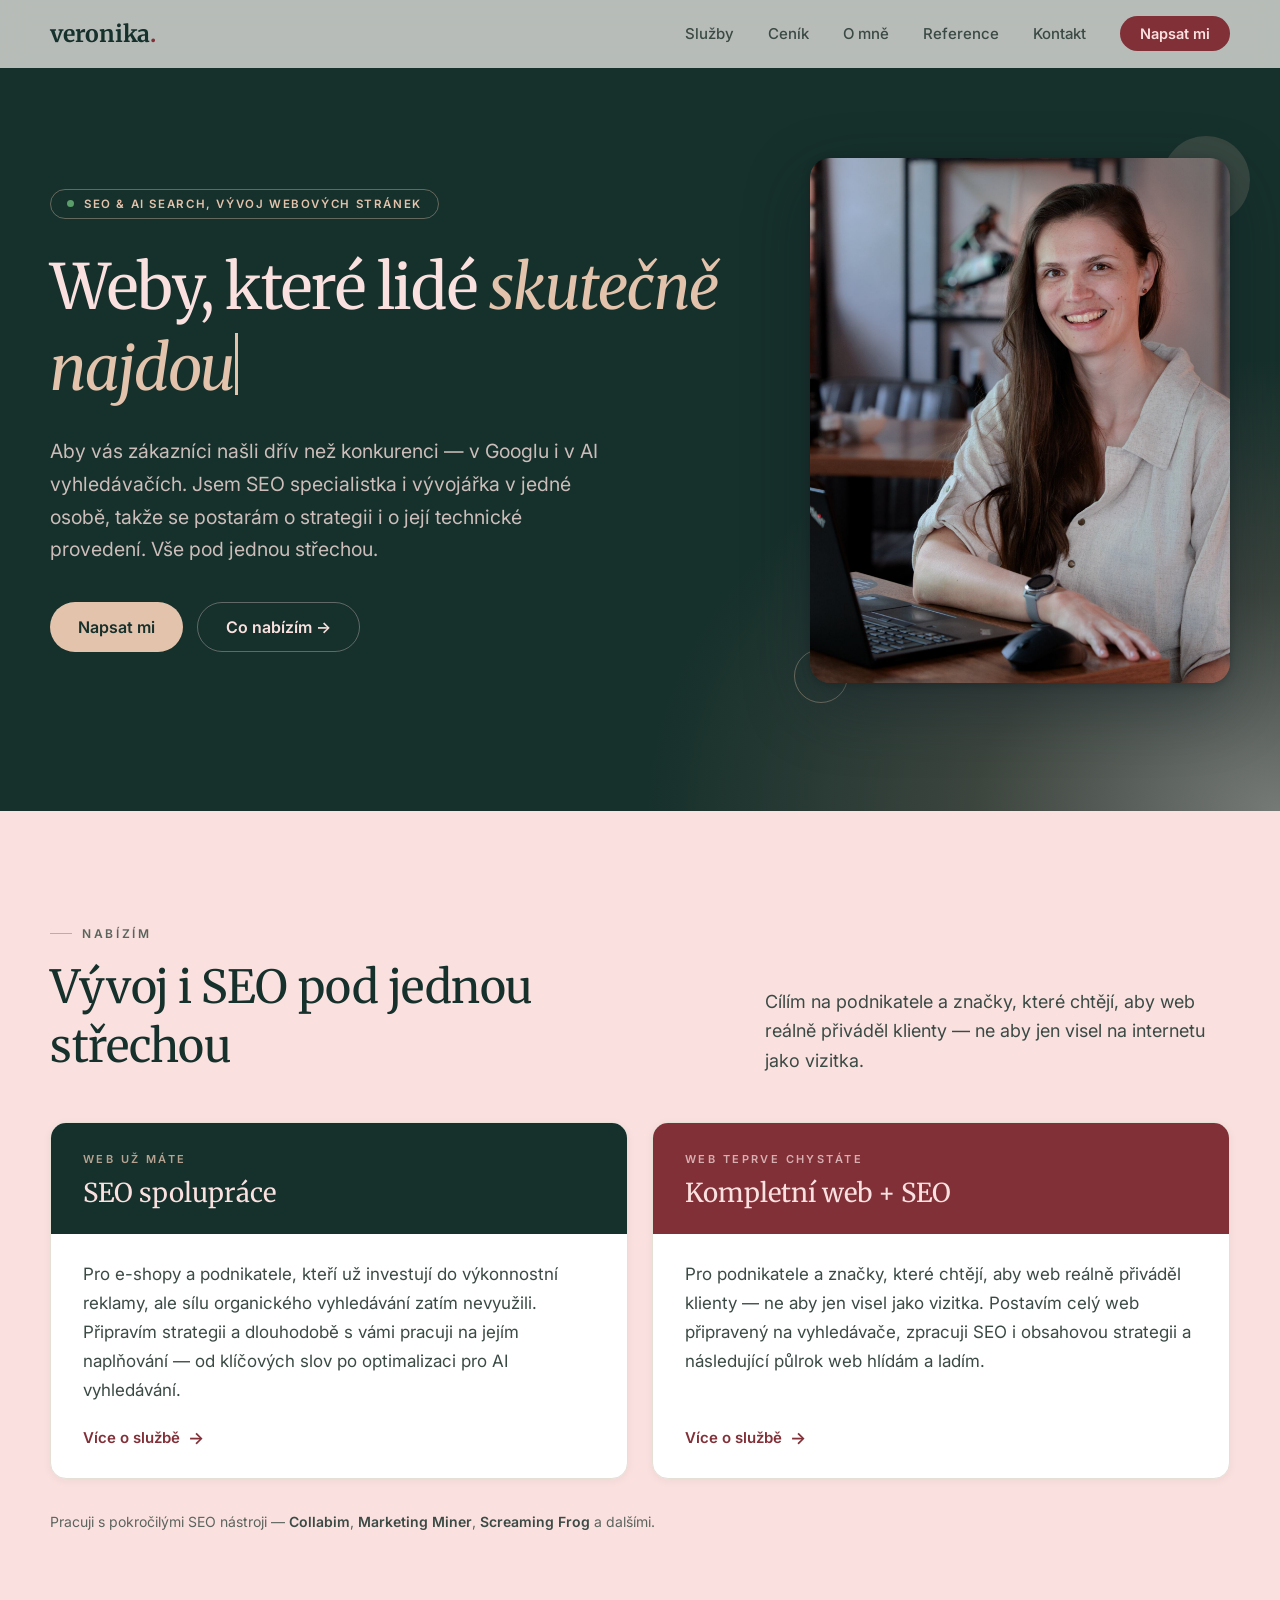
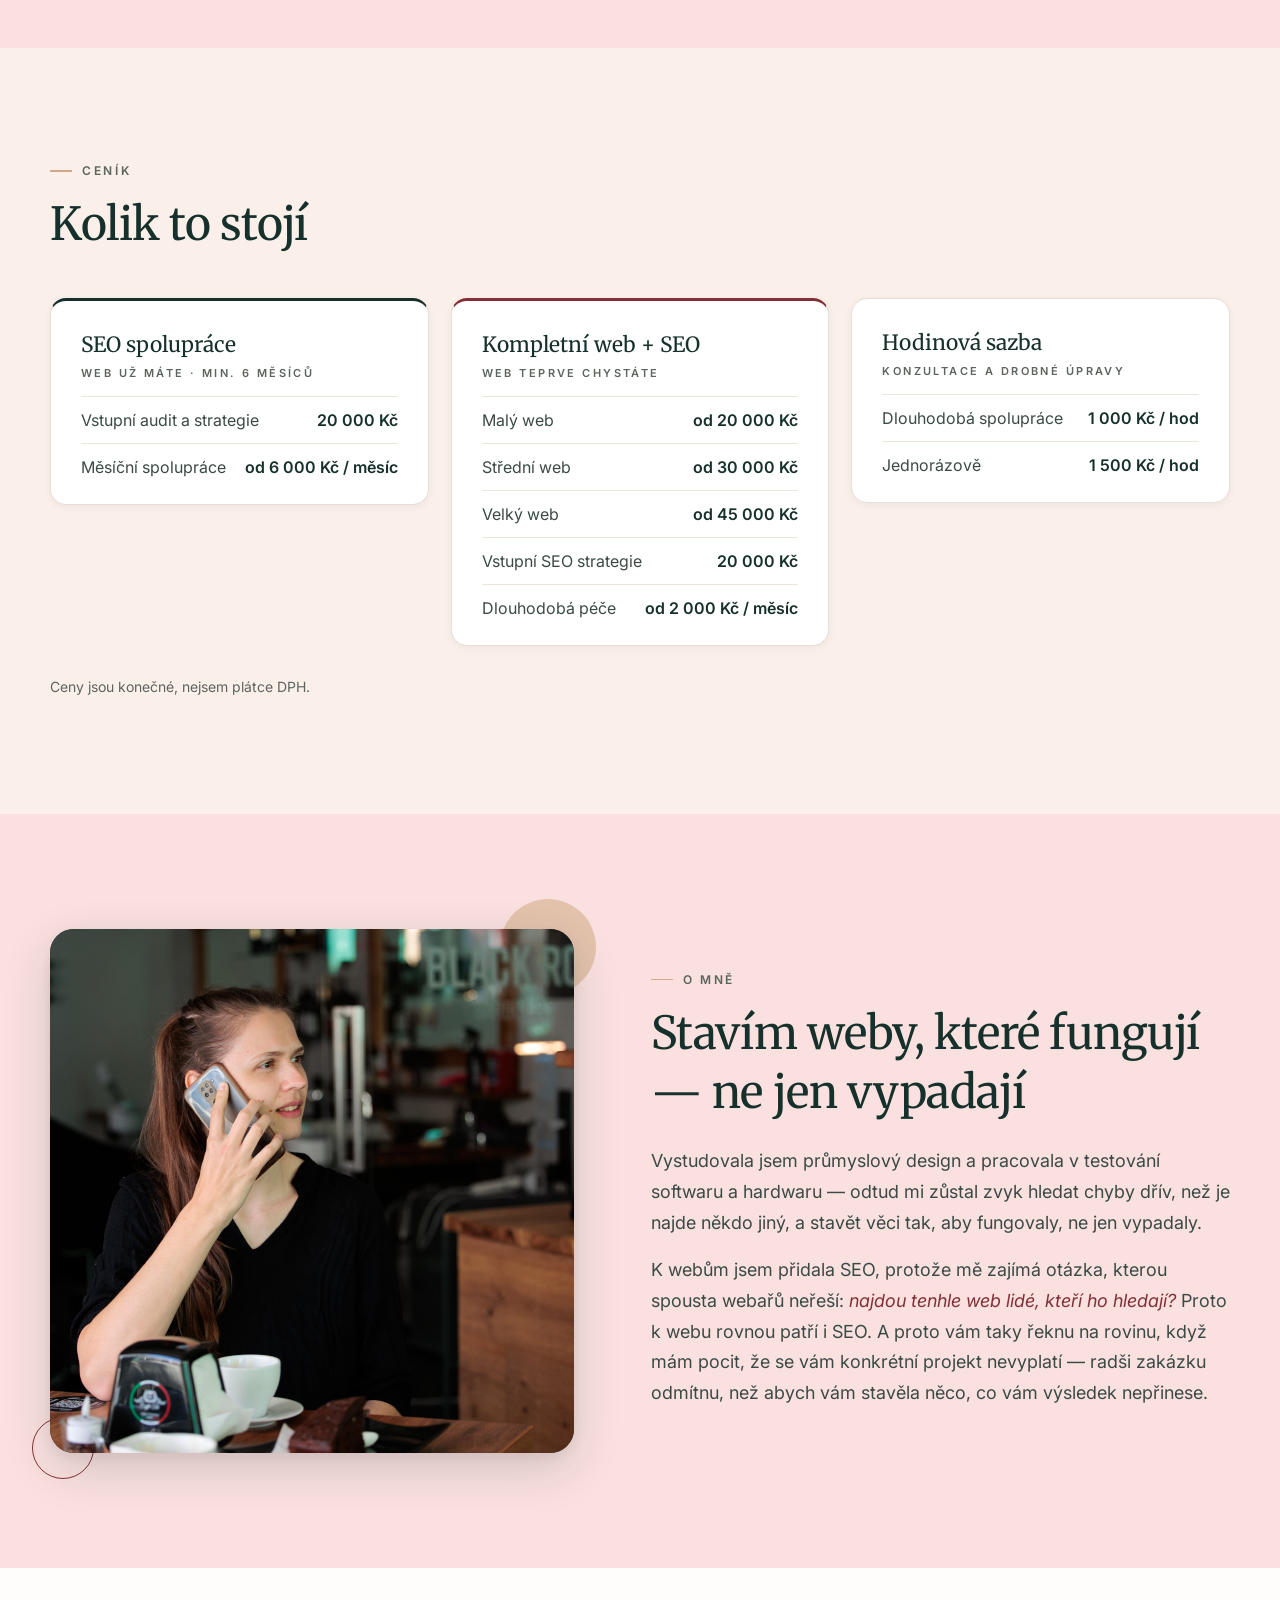
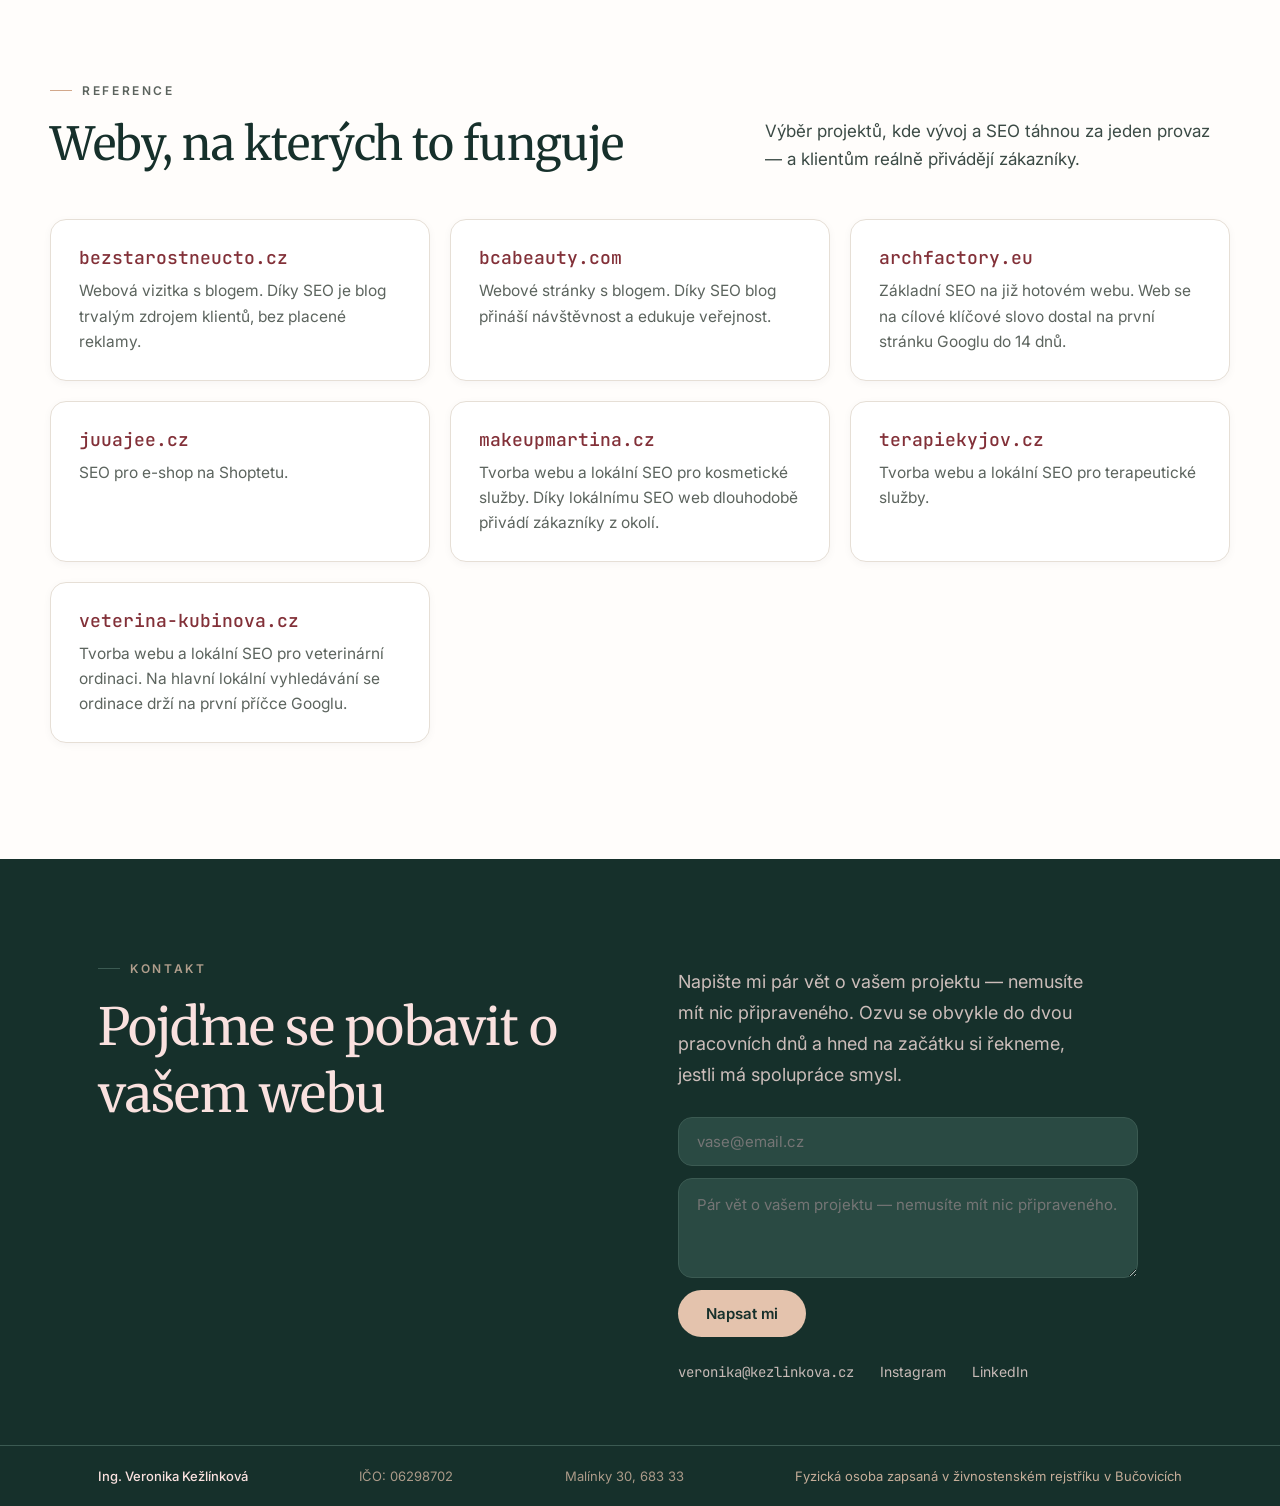
==== index.html @ 8066ec24 "Initial commit: kezlinkova.cz static site Static brand site for Ing. Veronika Kežlínková (web dev + " ====
<!DOCTYPE html>
<html lang="cs">
<head>
<meta charset="utf-8">
<meta name="viewport" content="width=device-width, initial-scale=1">
<title>veronika. — SEO &amp; AI search a vývoj webových stránek</title>
<meta name="description" content="Stavím weby a starám se o to, aby je lidé skutečně našli — v Googlu i v AI vyhledávačích. Vývoj webu i SEO pod jednou střechou.">
<link rel="canonical" href="https://kezlinkova.cz/">
<meta property="og:type" content="website">
<meta property="og:url" content="https://kezlinkova.cz/">
<meta property="og:title" content="veronika. — SEO &amp; AI search a vývoj webových stránek">
<meta property="og:description" content="Stavím weby a starám se o to, aby je lidé skutečně našli — v Googlu i v AI vyhledávačích. Vývoj webu i SEO pod jednou střechou.">
<meta property="og:image" content="https://kezlinkova.cz/assets/veronika-hero.jpg">
<meta property="og:locale" content="cs_CZ">
<meta name="twitter:card" content="summary_large_image">
<meta name="twitter:title" content="veronika. — SEO &amp; AI search a vývoj webových stránek">
<meta name="twitter:description" content="Stavím weby a starám se o to, aby je lidé skutečně našli — v Googlu i v AI vyhledávačích.">
<meta name="twitter:image" content="https://kezlinkova.cz/assets/veronika-hero.jpg">
<link rel="icon" href="data:image/svg+xml,%3Csvg xmlns='http://www.w3.org/2000/svg' viewBox='0 0 32 32'%3E%3Crect width='32' height='32' rx='7' fill='%2316302B'/%3E%3Ctext x='15' y='23' font-family='Georgia,serif' font-size='21' fill='%23FAE1DF' text-anchor='middle'%3Ev%3C/text%3E%3Ccircle cx='24' cy='21' r='2.6' fill='%23823038'/%3E%3C/svg%3E">
<link rel="preconnect" href="https://fonts.googleapis.com">
<link rel="preconnect" href="https://fonts.gstatic.com" crossorigin>
<link rel="stylesheet" href="https://fonts.googleapis.com/css2?family=Merriweather:ital,wght@0,300;0,400;0,700;0,900;1,400;1,700&family=Inter:wght@400;500;600;700&family=JetBrains+Mono:wght@400;500&display=swap">
<link rel="stylesheet" href="styles.css">
</head>
<body>

  <!-- ───────────── NAV ───────────── -->
  <header id="siteNav" class="nav">
    <div class="nav-inner">
      <a href="#top" class="brand"><span class="brand-name">veronika<span class="brand-dot">.</span></span></a>
      <nav class="nav-links" aria-label="Hlavní navigace">
        <a href="#sluzby" class="nav-link">Služby</a>
        <a href="#cenik" class="nav-link">Ceník</a>
        <a href="#omne" class="nav-link">O mně</a>
        <a href="#reference" class="nav-link">Reference</a>
        <a href="#kontakt" class="nav-link">Kontakt</a>
        <a href="#kontakt" class="btn btn-primary btn--nav">Napsat mi</a>
      </nav>
      <button class="nav-burger" id="burger" aria-label="Menu" aria-expanded="false">
        <span></span><span></span><span></span>
      </button>
    </div>
    <div class="nav-panel" id="mobilePanel">
      <a href="#sluzby" data-close>Služby</a>
      <a href="#cenik" data-close>Ceník</a>
      <a href="#omne" data-close>O mně</a>
      <a href="#reference" data-close>Reference</a>
      <a href="#kontakt" data-close class="is-last">Kontakt</a>
      <a href="#kontakt" data-close class="btn btn-primary">Napsat mi</a>
    </div>
  </header>

  <main>
  <!-- ───────────── HERO ───────────── -->
  <section id="top" class="hero">
    <div class="hero-grid collapse">
      <div>
        <span class="hero-badge"><span class="pulse-dot"></span> SEO &amp; AI search, vývoj webových stránek</span>
        <h1 id="heroHeadline" class="hero-h1 tw">Weby, které lidé <em data-tw>skutečně najdou</em></h1>
        <p class="hero-lead">Aby vás zákazníci našli dřív než konkurenci — v Googlu i v AI vyhledávačích. Jsem SEO specialistka i vývojářka v jedné osobě, takže se postarám o strategii i o její technické provedení. Vše pod jednou střechou.</p>
        <div class="cta-row cta-row--hero">
          <a href="#kontakt" class="btn btn-sand btn--lg">Napsat mi</a>
          <a href="#sluzby" class="btn btn-ghost btn--lg">Co nabízím →</a>
        </div>
      </div>
      <div class="hero-photo">
        <div class="hero-photo-blob"></div>
        <div class="hero-photo-ring"></div>
        <div class="hero-photo-frame">
          <img src="assets/veronika-hero.jpg" alt="Veronika u notebooku" width="420" height="525" fetchpriority="high" class="hero-photo-img" />
        </div>
      </div>
    </div>
  </section>

  <!-- ───────────── SLUŽBY ───────────── -->
  <section id="sluzby" class="sec bg-pink">
    <div class="wrap">
      <div class="split-head collapse reveal">
        <div>
          <div class="eyebrow"><span class="eyebrow-line"></span><span class="eyebrow-text">Nabízím</span></div>
          <h2 class="h-section">Vývoj i SEO pod jednou střechou</h2>
        </div>
        <p class="lead">Cílím na podnikatele a značky, které chtějí, aby web reálně přiváděl klienty — ne aby jen visel na internetu jako vizitka.</p>
      </div>

      <div class="cards-2 collapse">
        <!-- karta 1 -->
        <a href="seo-spoluprace.html" class="card service-card reveal">
          <div class="service-card-head service-card-head--dark">
            <span class="service-card-eyebrow service-card-eyebrow--sand">Web už máte</span>
            <h3 class="h-card">SEO spolupráce</h3>
          </div>
          <div class="service-card-body">
            <p class="card-text">Pro e-shopy a podnikatele, kteří už investují do výkonnostní reklamy, ale sílu organického vyhledávání zatím nevyužili. Připravím strategii a dlouhodobě s vámi pracuji na jejím naplňování — od klíčových slov po optimalizaci pro AI vyhledávání.</p>
            <span class="card-cta">Více o službě <span class="arrow">→</span></span>
          </div>
        </a>
        <!-- karta 2 -->
        <a href="web-seo.html" class="card service-card reveal">
          <div class="service-card-head service-card-head--primary">
            <span class="service-card-eyebrow service-card-eyebrow--pink">Web teprve chystáte</span>
            <h3 class="h-card">Kompletní web + SEO</h3>
          </div>
          <div class="service-card-body">
            <p class="card-text">Pro podnikatele a značky, které chtějí, aby web reálně přiváděl klienty — ne aby jen visel jako vizitka. Postavím celý web připravený na vyhledávače, zpracuji SEO i obsahovou strategii a následující půlrok web hlídám a ladím.</p>
            <span class="card-cta">Více o službě <span class="arrow">→</span></span>
          </div>
        </a>
      </div>

      <p class="note mt-32 reveal">Pracuji s pokročilými SEO nástroji — <strong>Collabim</strong>, <strong>Marketing Miner</strong>, <strong>Screaming Frog</strong> a dalšími.</p>
    </div>
  </section>

  <!-- ───────────── CENÍK ───────────── -->
  <section id="cenik" class="sec bg-pink2">
    <div class="wrap">
      <div class="reveal">
        <div class="eyebrow"><span class="eyebrow-line"></span><span class="eyebrow-text">Ceník</span></div>
        <h2 class="h-section h-section--gap">Kolik to stojí</h2>
      </div>

      <div class="price-grid">
        <!-- cena 1 -->
        <div class="card price-card price-card--dark reveal">
          <h3 class="h-price">SEO spolupráce</h3>
          <div class="price-sub">Web už máte · min. 6 měsíců</div>
          <div class="price-row"><span class="price-label">Vstupní audit a strategie</span><span class="price-value">20 000 Kč</span></div>
          <div class="price-row"><span class="price-label">Měsíční spolupráce</span><span class="price-value">od 6 000 Kč / měsíc</span></div>
        </div>
        <!-- cena 2 -->
        <div class="card price-card price-card--primary reveal">
          <h3 class="h-price">Kompletní web + SEO</h3>
          <div class="price-sub">Web teprve chystáte</div>
          <div class="price-row"><span class="price-label">Malý web</span><span class="price-value">od 20 000 Kč</span></div>
          <div class="price-row"><span class="price-label">Střední web</span><span class="price-value">od 30 000 Kč</span></div>
          <div class="price-row"><span class="price-label">Velký web</span><span class="price-value">od 45 000 Kč</span></div>
          <div class="price-row"><span class="price-label">Vstupní SEO strategie</span><span class="price-value">20 000 Kč</span></div>
          <div class="price-row"><span class="price-label">Dlouhodobá péče</span><span class="price-value">od 2 000 Kč / měsíc</span></div>
        </div>
        <!-- cena 3 -->
        <div class="card price-card reveal">
          <h3 class="h-price">Hodinová sazba</h3>
          <div class="price-sub">Konzultace a drobné úpravy</div>
          <div class="price-row"><span class="price-label">Dlouhodobá spolupráce</span><span class="price-value">1 000 Kč / hod</span></div>
          <div class="price-row"><span class="price-label">Jednorázově</span><span class="price-value">1 500 Kč / hod</span></div>
        </div>
      </div>

      <p class="note mt-30 reveal">Ceny jsou konečné, nejsem plátce DPH.</p>
    </div>
  </section>

  <!-- ───────────── O MNĚ ───────────── -->
  <section id="omne" class="sec bg-pink">
    <div class="about-grid collapse">
      <div class="about-text reveal">
        <div class="eyebrow"><span class="eyebrow-line"></span><span class="eyebrow-text">O mně</span></div>
        <h2 class="h-section">Stavím weby, které fungují — ne jen vypadají</h2>
        <p class="about-p">Vystudovala jsem průmyslový design a pracovala v testování softwaru a hardwaru — odtud mi zůstal zvyk hledat chyby dřív, než je najde někdo jiný, a stavět věci tak, aby fungovaly, ne jen vypadaly.</p>
        <p class="about-p about-p--tight">K webům jsem přidala SEO, protože mě zajímá otázka, kterou spousta webařů neřeší: <em class="em-primary">najdou tenhle web lidé, kteří ho hledají?</em> Proto k webu rovnou patří i SEO. A proto vám taky řeknu na rovinu, když mám pocit, že se vám konkrétní projekt nevyplatí — radši zakázku odmítnu, než abych vám stavěla něco, co vám výsledek nepřinese.</p>
      </div>

      <div class="about-photo reveal">
        <div class="about-photo-blob"></div>
        <div class="about-photo-ring"></div>
        <div class="about-photo-frame">
          <img src="assets/veronika-about.jpg" alt="Veronika — SEO specialistka a tvůrkyně webu" width="1024" height="1024" loading="lazy" class="about-photo-img" />
        </div>
      </div>
    </div>
  </section>

  <!-- ───────────── REFERENCE ───────────── -->
  <section id="reference" class="sec bg-warm">
    <div class="wrap">
      <div class="split-head collapse reveal">
        <div>
          <div class="eyebrow"><span class="eyebrow-line"></span><span class="eyebrow-text">Reference</span></div>
          <h2 class="h-section">Weby, na kterých to funguje</h2>
        </div>
        <p class="lead-sm">Výběr projektů, kde vývoj a SEO táhnou za jeden provaz — a klientům reálně přivádějí zákazníky.</p>
      </div>

      <div class="ref-grid">
        <a href="https://bezstarostneucto.cz" target="_blank" rel="noopener" class="card ref-card reveal"><div class="ref-domain">bezstarostneucto.cz</div><p class="ref-text">Webová vizitka s blogem. Díky SEO je blog trvalým zdrojem klientů, bez placené reklamy.</p></a>
        <a href="https://bcabeauty.com" target="_blank" rel="noopener" class="card ref-card reveal"><div class="ref-domain">bcabeauty.com</div><p class="ref-text">Webové stránky s blogem. Díky SEO blog přináší návštěvnost a edukuje veřejnost.</p></a>
        <a href="https://archfactory.eu" target="_blank" rel="noopener" class="card ref-card reveal"><div class="ref-domain">archfactory.eu</div><p class="ref-text">Základní SEO na již hotovém webu. Web se na cílové klíčové slovo dostal na první stránku Googlu do 14 dnů.</p></a>
        <a href="https://juuajee.cz" target="_blank" rel="noopener" class="card ref-card reveal"><div class="ref-domain">juuajee.cz</div><p class="ref-text">SEO pro e-shop na Shoptetu.</p></a>
        <a href="https://makeupmartina.cz" target="_blank" rel="noopener" class="card ref-card reveal"><div class="ref-domain">makeupmartina.cz</div><p class="ref-text">Tvorba webu a lokální SEO pro kosmetické služby. Díky lokálnímu SEO web dlouhodobě přivádí zákazníky z okolí.</p></a>
        <a href="https://terapiekyjov.cz" target="_blank" rel="noopener" class="card ref-card reveal"><div class="ref-domain">terapiekyjov.cz</div><p class="ref-text">Tvorba webu a lokální SEO pro terapeutické služby.</p></a>
        <a href="https://veterina-kubinova.cz" target="_blank" rel="noopener" class="card ref-card reveal"><div class="ref-domain">veterina-kubinova.cz</div><p class="ref-text">Tvorba webu a lokální SEO pro veterinární ordinaci. Na hlavní lokální vyhledávání se ordinace drží na první příčce Googlu.</p></a>
      </div>
    </div>
  </section>
  </main>

  <!-- ───────────── KONTAKT / FOOTER ───────────── -->
  <footer id="kontakt" class="footer">
    <div class="contact-grid collapse">
      <div class="reveal">
        <div class="eyebrow eyebrow--footer"><span class="eyebrow-line"></span><span class="eyebrow-text">Kontakt</span></div>
        <h2 class="h-contact">Pojďme se pobavit o vašem webu</h2>
      </div>
      <div class="reveal">
        <p class="contact-lead">Napište mi pár vět o vašem projektu — nemusíte mít nic připraveného. Ozvu se obvykle do dvou pracovních dnů a hned na začátku si řekneme, jestli má spolupráce smysl.</p>
        <div id="formSent" class="form-sent">Díky! Ozvu se vám do dvou pracovních dnů.</div>
        <form id="contactForm" class="form">
          <input type="email" name="email" required aria-label="Váš e-mail" placeholder="vase@email.cz" class="field" />
          <textarea name="message" required rows="3" aria-label="Zpráva o vašem projektu" placeholder="Pár vět o vašem projektu — nemusíte mít nic připraveného." class="field field--area"></textarea>
          <button type="submit" id="submitBtn" class="btn btn-sand btn--form">Napsat mi</button>
          <div id="formError" class="form-error">Něco se nepovedlo. Zkuste to prosím znovu, nebo mi napište přímo na veronika@kezlinkova.cz.</div>
        </form>
        <div class="contact-links">
          <a href="mailto:veronika@kezlinkova.cz" class="contact-link contact-link--mono">veronika@kezlinkova.cz</a>
          <a href="https://www.instagram.com/ukazsewebem/" target="_blank" rel="noopener" class="contact-link">Instagram</a>
          <a href="https://www.linkedin.com/in/veronika-kezlinkova/" target="_blank" rel="noopener" class="contact-link">LinkedIn</a>
        </div>
      </div>
    </div>
    <div class="footer-bar">
      <div class="footer-legal">
        <span class="footer-name">Ing. Veronika Kežlínková</span>
        <span>IČO: 06298702</span>
        <span>Malínky 30, 683 33</span>
        <span class="footer-note">Fyzická osoba zapsaná v živnostenském rejstříku v Bučovicích</span>
      </div>
    </div>
  </footer>

<script type="application/ld+json">
{
  "@context": "https://schema.org",
  "@type": "ProfessionalService",
  "name": "veronika. — SEO a vývoj webových stránek",
  "url": "https://kezlinkova.cz/",
  "image": "https://kezlinkova.cz/assets/veronika-hero.jpg",
  "description": "Vývoj webových stránek a SEO pod jednou střechou — weby připravené na vyhledávače v Googlu i v AI vyhledávačích.",
  "email": "veronika@kezlinkova.cz",
  "priceRange": "od 6 000 Kč",
  "areaServed": "CZ",
  "founder": {
    "@type": "Person",
    "name": "Ing. Veronika Kežlínková",
    "jobTitle": "Vývojářka webů a SEO specialistka",
    "sameAs": [
      "https://www.instagram.com/ukazsewebem/",
      "https://www.linkedin.com/in/veronika-kezlinkova/"
    ]
  },
  "address": {
    "@type": "PostalAddress",
    "streetAddress": "Malínky 30",
    "postalCode": "683 33",
    "addressCountry": "CZ"
  },
  "sameAs": [
    "https://www.instagram.com/ukazsewebem/",
    "https://www.linkedin.com/in/veronika-kezlinkova/"
  ],
  "hasOfferCatalog": {
    "@type": "OfferCatalog",
    "name": "Služby",
    "itemListElement": [
      { "@type": "Offer", "itemOffered": { "@type": "Service", "name": "Kompletní web + SEO" } },
      { "@type": "Offer", "itemOffered": { "@type": "Service", "name": "SEO spolupráce" } }
    ]
  }
}
</script>
<script src="script.js"></script>
</body>
</html>
---- styles.css ----
/* ============================================================
   veronika. — shared stylesheet
   Design tokens + components. No inline styles in markup.
   ============================================================ */

:root{
  /* colours */
  --c-dark:#16302B;
  --c-dark-soft:#2A4A43;
  --c-dark-line:#3B5A52;
  --c-primary:#823038;
  --c-primary-hover:#6E282F;
  --c-pink:#FAE1DF;
  --c-pink-2:#FBEFEA;
  --c-sand:#E4C3AD;
  --c-sand-line:#D2A88B;
  --c-cream:#F6F3EF;
  --c-warm:#FFFDFB;
  --c-ink:#16302B;
  --c-text:#3B4A45;
  --c-muted:#5C645E;
  --c-line:#E6DFD6;
  --c-line-2:#ECE5DC;
  --c-error:#E8A39B;
  /* fonts */
  --f-serif:'Merriweather',Georgia,serif;
  --f-sans:'Inter',sans-serif;
  --f-mono:'JetBrains Mono',monospace;
  /* layout */
  --wrap:1180px;
  --pad-x:clamp(1.25rem,4vw,3rem);
  --hero:radial-gradient(80% 90% at 100% 100%,rgba(250,225,223,0.42) 0%,rgba(214,150,140,0.20) 30%,rgba(22,48,43,0) 62%),#16302B;
}

/* ---------- base ---------- */
*{box-sizing:border-box;}
html{scroll-behavior:smooth;scroll-padding-top:88px;}
body{margin:0;-webkit-font-smoothing:antialiased;text-rendering:optimizeLegibility;background:var(--c-cream);}

.wrap{max-width:var(--wrap);margin:0 auto;}

/* section padding scales */
.sec{padding:clamp(4.5rem,9vw,8rem) var(--pad-x);}      /* home sections */
.sec-sub{padding:clamp(3.5rem,7vw,6rem) var(--pad-x);}  /* subpage sections */

/* backgrounds */
.bg-pink{background:var(--c-pink);}
.bg-pink2{background:var(--c-pink-2);}
.bg-cream{background:var(--c-cream);}
.bg-warm{background:var(--c-warm);}
.bg-dark{background:var(--c-dark);color:var(--c-pink);}

/* ---------- motion / reveal / focus ---------- */
@keyframes vkpulse{0%{box-shadow:0 0 0 0 rgba(90,158,106,.45);}70%{box-shadow:0 0 0 7px rgba(90,158,106,0);}100%{box-shadow:0 0 0 0 rgba(90,158,106,0);}}
.reveal{opacity:0;transform:translateY(26px);transition:opacity .85s cubic-bezier(.22,.61,.36,1),transform .85s cubic-bezier(.22,.61,.36,1);}
.reveal.is-visible{opacity:1;transform:none;}
:focus-visible{outline:2px solid var(--c-primary);outline-offset:3px;border-radius:4px;}
@media (prefers-reduced-motion: reduce){.reveal{opacity:1!important;transform:none!important;}html{scroll-behavior:auto;}}

/* typewriter hero accent */
.tw .word{display:inline-block;white-space:nowrap;}
.tw .ch{display:inline-block;opacity:0;transform:translateY(0.14em);transition:opacity .26s ease,transform .26s ease;}
.tw .ch.on{opacity:1;transform:none;}
.tw-caret{display:inline-block;width:0.05em;height:1em;background:var(--c-sand);margin-left:1px;vertical-align:-0.08em;opacity:0;}
.tw.go .tw-caret{opacity:1;animation:twblink 1s steps(1) infinite;}
@keyframes twblink{50%{opacity:0;}}
@media (prefers-reduced-motion: reduce){.tw .ch{opacity:1!important;transform:none!important;transition:none!important;}.tw-caret{display:none!important;}}

/* ---------- navigation ---------- */
.nav{position:fixed;top:0;left:0;right:0;z-index:100;background:rgba(246,243,239,0.72);backdrop-filter:blur(12px);-webkit-backdrop-filter:blur(12px);border-bottom:1px solid rgba(230,223,214,0);transition:background .25s ease,box-shadow .25s ease,border-color .25s ease;}
.nav.is-stuck{background:rgba(246,243,239,0.94);box-shadow:0 2px 18px rgba(20,30,40,0.08);border-bottom-color:#E6DFD6;}
.nav-inner{max-width:calc(var(--wrap) + 2 * var(--pad-x));margin:0 auto;padding:16px var(--pad-x);display:flex;align-items:center;justify-content:space-between;gap:20px;}
.brand{display:inline-flex;align-items:baseline;text-decoration:none;}
.brand-name{font-family:var(--f-serif);font-weight:700;font-size:23px;letter-spacing:-0.01em;color:var(--c-ink);}
.brand-dot{color:var(--c-primary);}
.nav-links{display:flex;align-items:center;gap:34px;}
.nav-link{position:relative;font-family:var(--f-sans);font-size:15px;font-weight:500;color:var(--c-text);text-decoration:none;transition:color .2s ease;}
.nav-link::after{content:'';position:absolute;left:0;right:100%;bottom:-5px;height:1.5px;background:var(--c-primary);transition:right .25s ease;}
.nav-link:hover{color:var(--c-ink);}
.nav-link:hover::after{right:0;}

.nav-burger{display:none;flex-direction:column;align-items:center;justify-content:center;gap:4px;width:42px;height:42px;border:1px solid var(--c-line);border-radius:10px;background:#fff;cursor:pointer;}
.nav-burger span{width:18px;height:1.8px;background:var(--c-ink);border-radius:2px;display:block;}
.nav .nav-cta-mobile{display:none;}

.nav-panel{display:none;border-top:1px solid var(--c-line);background:rgba(246,243,239,0.98);padding:14px var(--pad-x) 22px;flex-direction:column;gap:4px;}
.nav-panel.is-open{display:flex;}
.nav-panel a:not(.btn){font-family:var(--f-sans);font-size:17px;color:var(--c-ink);text-decoration:none;padding:11px 0;border-bottom:1px solid var(--c-line-2);}
.nav-panel a.is-last{border-bottom:none;}
.nav-panel .btn{margin-top:12px;font-size:16px;padding:13px 20px;}

/* ---------- buttons ---------- */
.btn{display:inline-flex;align-items:center;justify-content:center;font-family:var(--f-sans);font-weight:600;text-decoration:none;border-radius:999px;border:none;cursor:pointer;transition:background .18s ease,transform .18s ease,filter .18s ease,box-shadow .18s ease;}
.btn-primary{background:var(--c-primary);color:var(--c-pink);}
.btn-primary:hover{background:var(--c-primary-hover);transform:translateY(-1px);}
.btn-sand{background:var(--c-sand);color:var(--c-ink);}
.btn-sand:hover{filter:brightness(.965);transform:translateY(-1px);box-shadow:0 8px 22px rgba(20,30,40,.16);}
.btn-ghost{background:transparent;color:var(--c-pink);border:1px solid rgba(250,225,223,0.32);}
.btn-ghost:hover{border-color:rgba(250,225,223,.65);background:rgba(250,225,223,.06);}
.btn--nav{font-size:14.5px;padding:9px 20px;}
.btn--nav-cta{font-size:14px;padding:9px 18px;}
.btn--lg{font-size:16px;padding:14px 28px;}
.btn--form{font-size:15px;padding:14px 28px;align-self:flex-start;}

/* ---------- eyebrow (dash + label) ---------- */
.eyebrow{display:flex;align-items:center;gap:10px;}
.eyebrow-line{width:22px;height:1.5px;background:var(--c-sand-line);}
.eyebrow-text{font-family:var(--f-sans);font-size:12px;font-weight:600;letter-spacing:0.22em;text-transform:uppercase;color:var(--c-muted);}
.eyebrow--footer{margin-bottom:18px;}
.eyebrow--footer .eyebrow-line{background:var(--c-dark-line);}
.eyebrow--footer .eyebrow-text{color:rgba(228,195,173,0.75);}

/* ---------- headings ---------- */
.h-section{font-family:var(--f-serif);font-weight:400;font-size:clamp(2rem,4vw,2.85rem);line-height:1.3;letter-spacing:-0.01em;color:var(--c-ink);margin:16px 0 0;}
.h-section--gap{margin-bottom:44px;}
.h-sub{font-family:var(--f-serif);font-weight:400;font-size:clamp(1.8rem,3.4vw,2.5rem);line-height:1.3;letter-spacing:-0.01em;color:var(--c-ink);margin:16px 0 0;}
.h-contact{font-family:var(--f-serif);font-weight:400;font-size:clamp(2.2rem,4.4vw,3.2rem);line-height:1.3;letter-spacing:-0.01em;color:var(--c-pink);margin:0;}
.h-cta{font-family:var(--f-serif);font-weight:400;font-size:clamp(2rem,4.4vw,3rem);line-height:1.3;letter-spacing:-0.01em;color:var(--c-pink);margin:0;}
.h-card{font-family:var(--f-serif);font-weight:400;font-size:26px;line-height:1.3;color:var(--c-pink);margin:9px 0 0;}
.h-price{font-family:var(--f-serif);font-weight:400;font-size:21px;line-height:1.3;color:var(--c-ink);margin:0;}
.h-block{font-family:var(--f-serif);font-weight:400;font-size:20px;line-height:1.3;color:var(--c-ink);margin:0 0 12px;}

/* ---------- text ---------- */
.lead{font-family:var(--f-sans);font-size:1.125rem;line-height:1.65;color:var(--c-text);margin:0;}
.lead-sm{font-family:var(--f-sans);font-size:1.0625rem;line-height:1.65;color:var(--c-text);margin:0;}
.note{font-family:var(--f-sans);font-size:14px;line-height:1.6;color:var(--c-muted);margin:0;}
.note strong{color:var(--c-text);font-weight:600;}
.mt-32{margin-top:32px;}
.mt-30{margin-top:30px;}
.mt-26{margin-top:26px;}
.mb-40{margin-bottom:40px;}
.em-primary{font-style:italic;color:var(--c-primary);}

/* ---------- hero (home) ---------- */
.hero{position:relative;background:var(--hero);color:var(--c-pink);padding:158px var(--pad-x) clamp(5.5rem,10vw,8.5rem);overflow:hidden;}
.hero-grid{max-width:var(--wrap);margin:0 auto;display:grid;grid-template-columns:1fr minmax(0,420px);gap:clamp(2rem,5vw,4.5rem);align-items:center;}
.hero-badge{display:inline-flex;align-items:center;gap:10px;border:1px solid rgba(228,195,173,0.38);border-radius:999px;padding:7px 16px;font-family:var(--f-sans);font-size:11.5px;font-weight:600;letter-spacing:0.14em;text-transform:uppercase;color:var(--c-sand);max-width:100%;}
.pulse-dot{width:7px;height:7px;border-radius:50%;background:#5A9E6A;animation:vkpulse 2.4s infinite;}
.hero-h1{font-family:var(--f-serif);font-weight:400;font-size:clamp(2.4rem,5.1vw,3.9rem);line-height:1.3;letter-spacing:-0.018em;color:var(--c-pink);margin:28px 0 0;}
.hero-h1 em{font-style:italic;font-weight:400;color:var(--c-sand);}
.hero-lead{font-family:var(--f-sans);font-size:clamp(1.05rem,1.6vw,1.22rem);line-height:1.68;color:rgba(250,225,223,0.8);max-width:560px;margin:26px 0 0;}
.hero-photo{position:relative;justify-self:end;width:100%;max-width:420px;}
.hero-photo-blob{position:absolute;top:-22px;right:-20px;width:88px;height:88px;border-radius:50%;background:rgba(228,195,173,0.16);z-index:0;}
.hero-photo-ring{position:absolute;bottom:-20px;left:-16px;width:54px;height:54px;border-radius:50%;border:1.5px solid rgba(228,195,173,0.4);z-index:0;}
.hero-photo-frame{position:relative;z-index:1;border-radius:20px;overflow:hidden;box-shadow:0 24px 64px rgba(20,30,40,0.42),0 2px 8px rgba(0,0,0,0.22);aspect-ratio:4/5;}
.hero-photo-img{display:block;width:100%;height:100%;object-fit:cover;object-position:50% 22%;transform:scaleX(-1);}

.cta-row{display:flex;gap:14px;flex-wrap:wrap;}
.cta-row--hero{margin-top:36px;}
.cta-row--band{justify-content:center;margin-top:34px;}

/* ---------- split header (services / reference) ---------- */
.split-head{display:grid;grid-template-columns:1.4fr 1fr;gap:clamp(1.5rem,5vw,4rem);align-items:end;margin-bottom:46px;}

/* ---------- service cards ---------- */
.cards-2{display:grid;grid-template-columns:1fr 1fr;gap:24px;}
.card{transition:box-shadow .24s cubic-bezier(.22,.61,.36,1),transform .24s cubic-bezier(.22,.61,.36,1);}
.card:hover{box-shadow:0 16px 44px rgba(20,30,40,.12),0 4px 12px rgba(20,30,40,.05)!important;transform:translateY(-3px)!important;}
.card:hover .card-cta{gap:14px;}

.service-card{background:#fff;border-radius:16px;overflow:hidden;border:1px solid var(--c-line);box-shadow:0 2px 8px rgba(20,30,40,0.05);display:flex;flex-direction:column;text-decoration:none;}
.service-card-head{padding:26px 32px 24px;}
.service-card-head--dark{background:var(--c-dark);}
.service-card-head--primary{background:var(--c-primary);}
.service-card-eyebrow{font-family:var(--f-sans);font-size:11px;font-weight:600;letter-spacing:0.22em;text-transform:uppercase;}
.service-card-eyebrow--sand{color:rgba(228,195,173,0.78);}
.service-card-eyebrow--pink{color:rgba(250,225,223,0.72);}
.service-card-body{padding:26px 32px 30px;display:flex;flex-direction:column;flex:1;}
.card-text{font-family:var(--f-sans);font-size:1.0625rem;line-height:1.72;color:var(--c-text);margin:0;flex:1;}
.card-cta{display:inline-flex;align-items:center;gap:8px;font-family:var(--f-sans);font-weight:600;font-size:15px;color:var(--c-primary);margin-top:22px;transition:gap .2s ease;}
.card-cta .arrow{font-size:17px;}

/* ---------- pricing ---------- */
.price-grid{display:grid;grid-template-columns:repeat(auto-fit,minmax(270px,1fr));gap:22px;align-items:start;}
.price-card{background:#fff;border:1px solid var(--c-line);border-radius:16px;padding:30px 30px 14px;box-shadow:0 2px 8px rgba(20,30,40,0.05);}
.price-card--dark{border-top:3px solid var(--c-dark);}
.price-card--primary{border-top:3px solid var(--c-primary);}
.price-card-single{background:#fff;border:1px solid var(--c-line);border-radius:16px;padding:14px 34px;box-shadow:0 2px 8px rgba(20,30,40,0.05);max-width:620px;}
.price-card-single--primary{border-top:3px solid var(--c-primary);}
.price-sub{font-family:var(--f-sans);font-size:11px;font-weight:600;letter-spacing:0.22em;text-transform:uppercase;color:var(--c-muted);margin:8px 0 16px;}
.price-row{display:flex;justify-content:space-between;align-items:baseline;gap:16px;padding:13px 0;border-top:1px solid var(--c-line-2);}
.price-row--wide{padding:18px 0;}
.price-label{font-family:var(--f-sans);font-size:16px;color:var(--c-text);}
.price-value{font-family:var(--f-sans);font-size:16px;font-weight:600;color:var(--c-ink);white-space:nowrap;}

/* ---------- about ---------- */
.about-grid{max-width:var(--wrap);margin:0 auto;display:grid;grid-template-columns:0.95fr 1.05fr;gap:clamp(2.5rem,6vw,5.5rem);align-items:center;}
.about-text{order:2;}
.about-p{font-family:var(--f-sans);font-size:1.125rem;line-height:1.72;color:var(--c-text);margin:24px 0 0;}
.about-p--tight{margin:16px 0 0;}
.about-photo{position:relative;order:1;}
.about-photo-blob{position:absolute;top:-30px;right:-22px;width:96px;height:96px;border-radius:50%;background:var(--c-sand);z-index:0;}
.about-photo-ring{position:absolute;bottom:-26px;left:-18px;width:62px;height:62px;border-radius:50%;border:1.5px solid var(--c-primary);z-index:0;}
.about-photo-frame{position:relative;z-index:1;border-radius:24px;overflow:hidden;box-shadow:0 16px 48px rgba(20,30,40,0.16),0 4px 12px rgba(20,30,40,0.06);background:var(--c-dark);}
.about-photo-img{display:block;width:100%;height:auto;object-fit:cover;}

/* ---------- reference ---------- */
.ref-grid{display:grid;grid-template-columns:repeat(auto-fill,minmax(330px,1fr));gap:20px;}
.ref-card{display:block;text-decoration:none;background:#fff;border:1px solid var(--c-line);border-radius:16px;padding:26px 28px;box-shadow:0 2px 8px rgba(20,30,40,0.04);}
.ref-card:hover .ref-domain{text-decoration:underline;}
.ref-domain{font-family:var(--f-mono);font-weight:500;font-size:18px;color:var(--c-primary);margin-bottom:9px;}
.ref-text{font-family:var(--f-sans);font-size:15.5px;line-height:1.62;color:var(--c-muted);margin:0;}

/* ---------- contact / footer (home) ---------- */
.footer{background:var(--c-dark);color:var(--c-pink);}
.contact-grid{max-width:var(--wrap);margin:0 auto;padding:clamp(4rem,8vw,6.5rem) var(--pad-x) clamp(3rem,5vw,4rem);display:grid;grid-template-columns:1fr 1fr;gap:clamp(2.5rem,6vw,6rem);align-items:start;}
.contact-lead{font-family:var(--f-sans);font-size:1.125rem;line-height:1.72;color:rgba(250,225,223,0.8);margin:6px 0 26px;max-width:420px;}
.form-sent{display:none;font-family:var(--f-serif);font-style:italic;font-size:21px;color:var(--c-sand);padding:6px 0;}
.form{display:flex;flex-direction:column;gap:12px;max-width:460px;}
.field{font-family:var(--f-sans);font-size:15px;color:var(--c-pink);background:var(--c-dark-soft);border:1px solid var(--c-dark-line);border-radius:14px;padding:14px 18px;outline:none;}
.field--area{line-height:1.55;resize:vertical;}
.field:focus-visible{outline:none;border-color:var(--c-sand);box-shadow:0 0 0 3px rgba(228,195,173,.45);}
.form-error{display:none;font-family:var(--f-sans);font-size:14px;color:var(--c-error);}
.contact-links{display:flex;flex-wrap:wrap;gap:26px;margin-top:26px;}
.contact-link{font-family:var(--f-sans);font-size:14px;color:rgba(250,225,223,0.78);text-decoration:none;transition:color .2s ease;}
.contact-link--mono{font-family:var(--f-mono);}
.contact-link:hover{color:var(--c-primary);}
.footer-bar{border-top:1px solid var(--c-dark-line);}
.footer-legal{max-width:var(--wrap);margin:0 auto;padding:22px var(--pad-x);display:flex;justify-content:space-between;align-items:center;gap:16px 32px;flex-wrap:wrap;font-family:var(--f-sans);font-size:13px;color:rgba(228,195,173,0.72);}
.footer-name{color:var(--c-pink);font-weight:500;}
.footer-note{color:rgba(228,195,173,0.85);}

/* ---------- subpages ---------- */
.sub-hero{background:linear-gradient(170deg,#FAE1DF 0%,#FBEFEA 100%);padding:150px var(--pad-x) clamp(3.5rem,7vw,6rem);}
.back-link{display:inline-flex;align-items:center;gap:8px;font-family:var(--f-sans);font-size:14px;font-weight:500;color:var(--c-muted);text-decoration:none;transition:gap .2s ease,color .2s ease;margin-bottom:30px;}
.back-link:hover{gap:12px;color:var(--c-ink);}
.back-link .arrow{font-size:16px;}
.sub-hero-body{max-width:760px;}
.sub-badge{display:inline-flex;align-items:center;gap:10px;border-radius:999px;padding:7px 16px;font-family:var(--f-sans);font-size:11px;font-weight:600;letter-spacing:0.18em;text-transform:uppercase;}
.sub-badge--primary{background:var(--c-primary);color:var(--c-pink);}
.sub-badge--dark{background:var(--c-dark);color:var(--c-sand);}
.sub-h1{font-family:var(--f-serif);font-weight:400;font-size:clamp(2.4rem,5vw,3.8rem);line-height:1.3;letter-spacing:-0.018em;color:var(--c-ink);margin:24px 0 0;}
.sub-h1 em{font-style:italic;color:var(--c-primary);}
.sub-hero-lead{font-family:var(--f-sans);font-size:clamp(1.05rem,1.6vw,1.22rem);line-height:1.68;color:var(--c-text);max-width:620px;margin:24px 0 0;}
.sub-grid{max-width:var(--wrap);margin:0 auto;display:grid;grid-template-columns:0.9fr 1.1fr;gap:clamp(2rem,6vw,5rem);align-items:start;}
.sub-aside{position:sticky;top:110px;}
.sub-col{display:flex;flex-direction:column;gap:30px;}
.block{background:#fff;border:1px solid var(--c-line);border-radius:16px;padding:30px 34px;box-shadow:0 2px 8px rgba(20,30,40,0.05);border-left:3px solid var(--c-primary);}
.block-text{font-family:var(--f-sans);font-size:1.0625rem;line-height:1.72;color:var(--c-text);margin:0;}
.block-text + .block-text{margin-top:14px;}
.cta-band{background:var(--c-dark);color:var(--c-pink);padding:clamp(4rem,8vw,6.5rem) var(--pad-x);}
.cta-band-inner{max-width:760px;margin:0 auto;text-align:center;}
.cta-band-lead{font-family:var(--f-sans);font-size:1.125rem;line-height:1.7;color:rgba(250,225,223,0.8);margin:20px auto 0;max-width:520px;}
.price-intro{font-family:var(--f-sans);font-size:1.0625rem;color:var(--c-muted);margin:12px 0 0;}
.footer-simple{background:var(--c-dark);border-top:1px solid var(--c-dark-line);}

/* ---------- responsive ---------- */
@media (max-width:880px){
  .nav-links{display:none!important;}
  .nav-burger{display:inline-flex!important;}
  .nav-cta-mobile{display:inline-flex!important;}
  .collapse{grid-template-columns:1fr!important;}
  .about-photo{max-width:380px;margin:0 auto;}
  .hero-photo{justify-self:center!important;max-width:340px!important;margin-top:6px;}
}
@media (min-width:881px){.nav-panel{display:none!important;}}
@media (max-width:520px){
  .cta-row{flex-direction:column;align-items:stretch;}
  .cta-row a{text-align:center;}
}
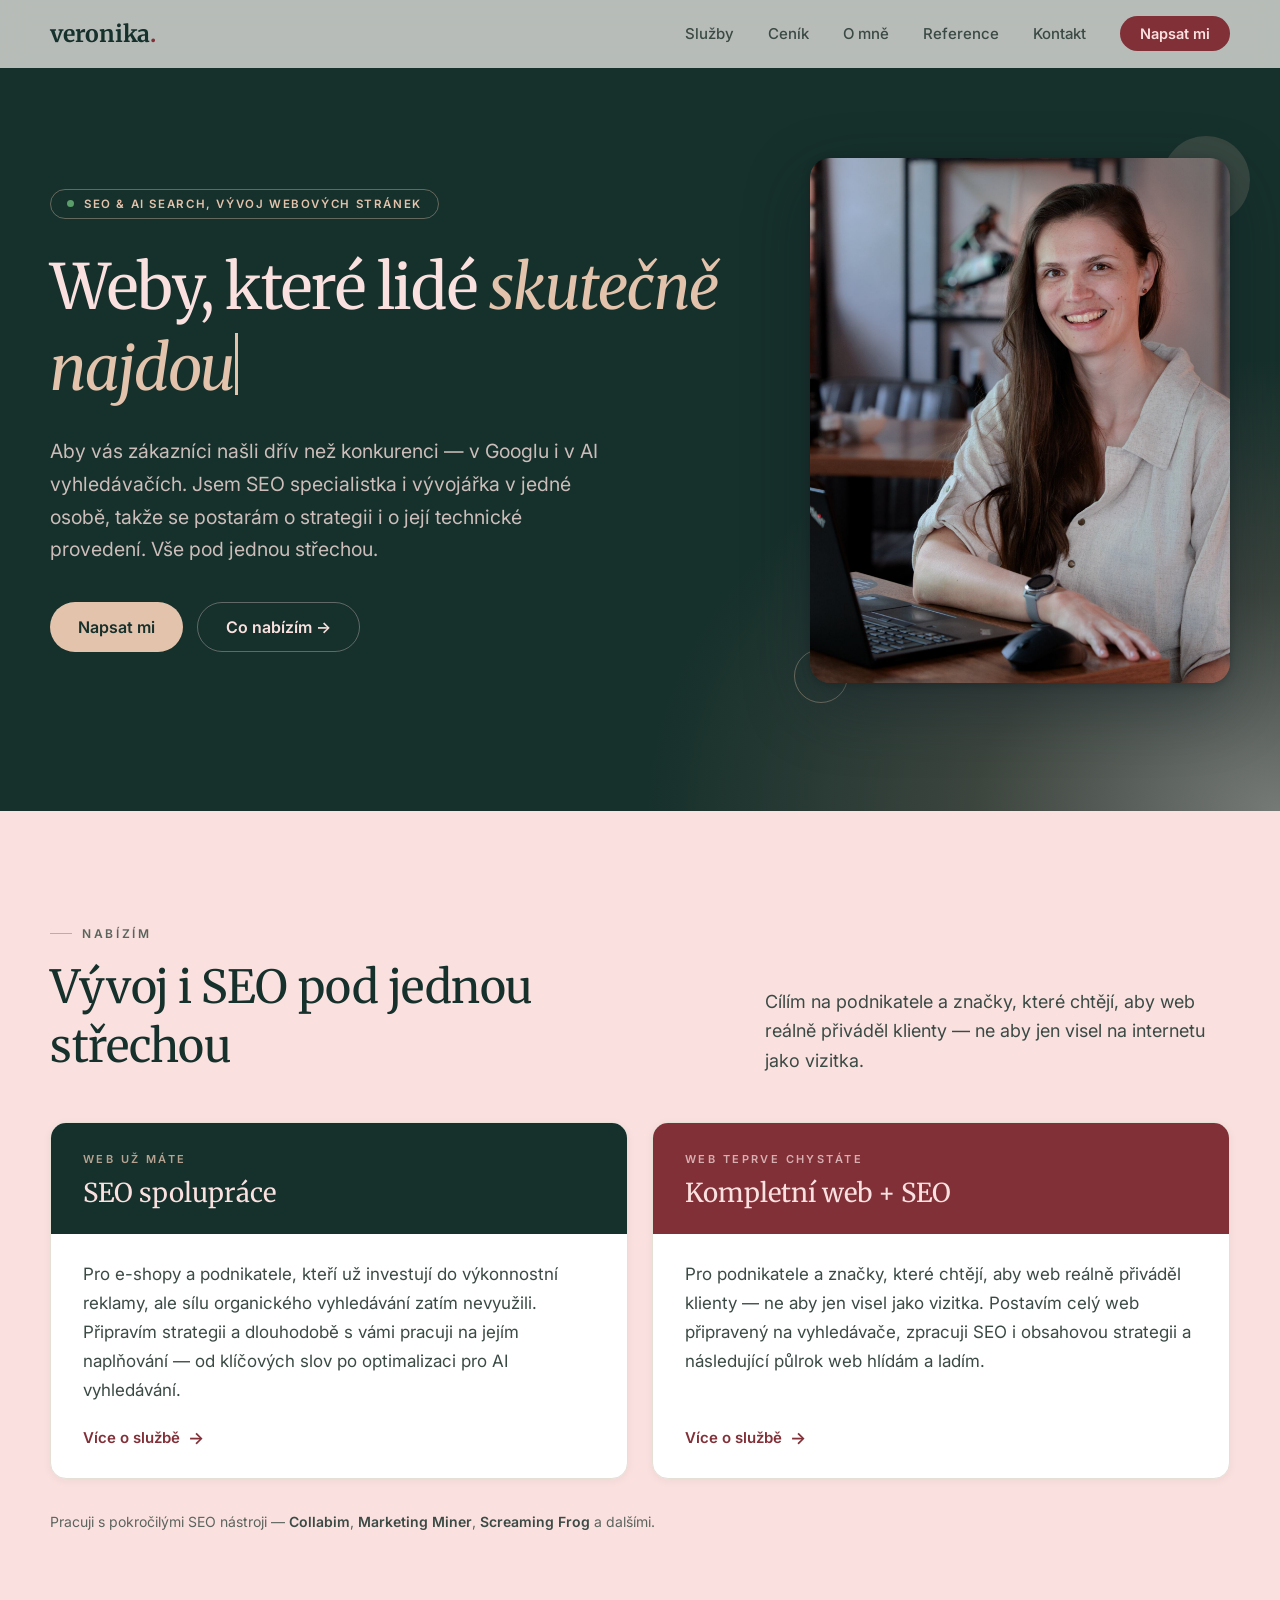
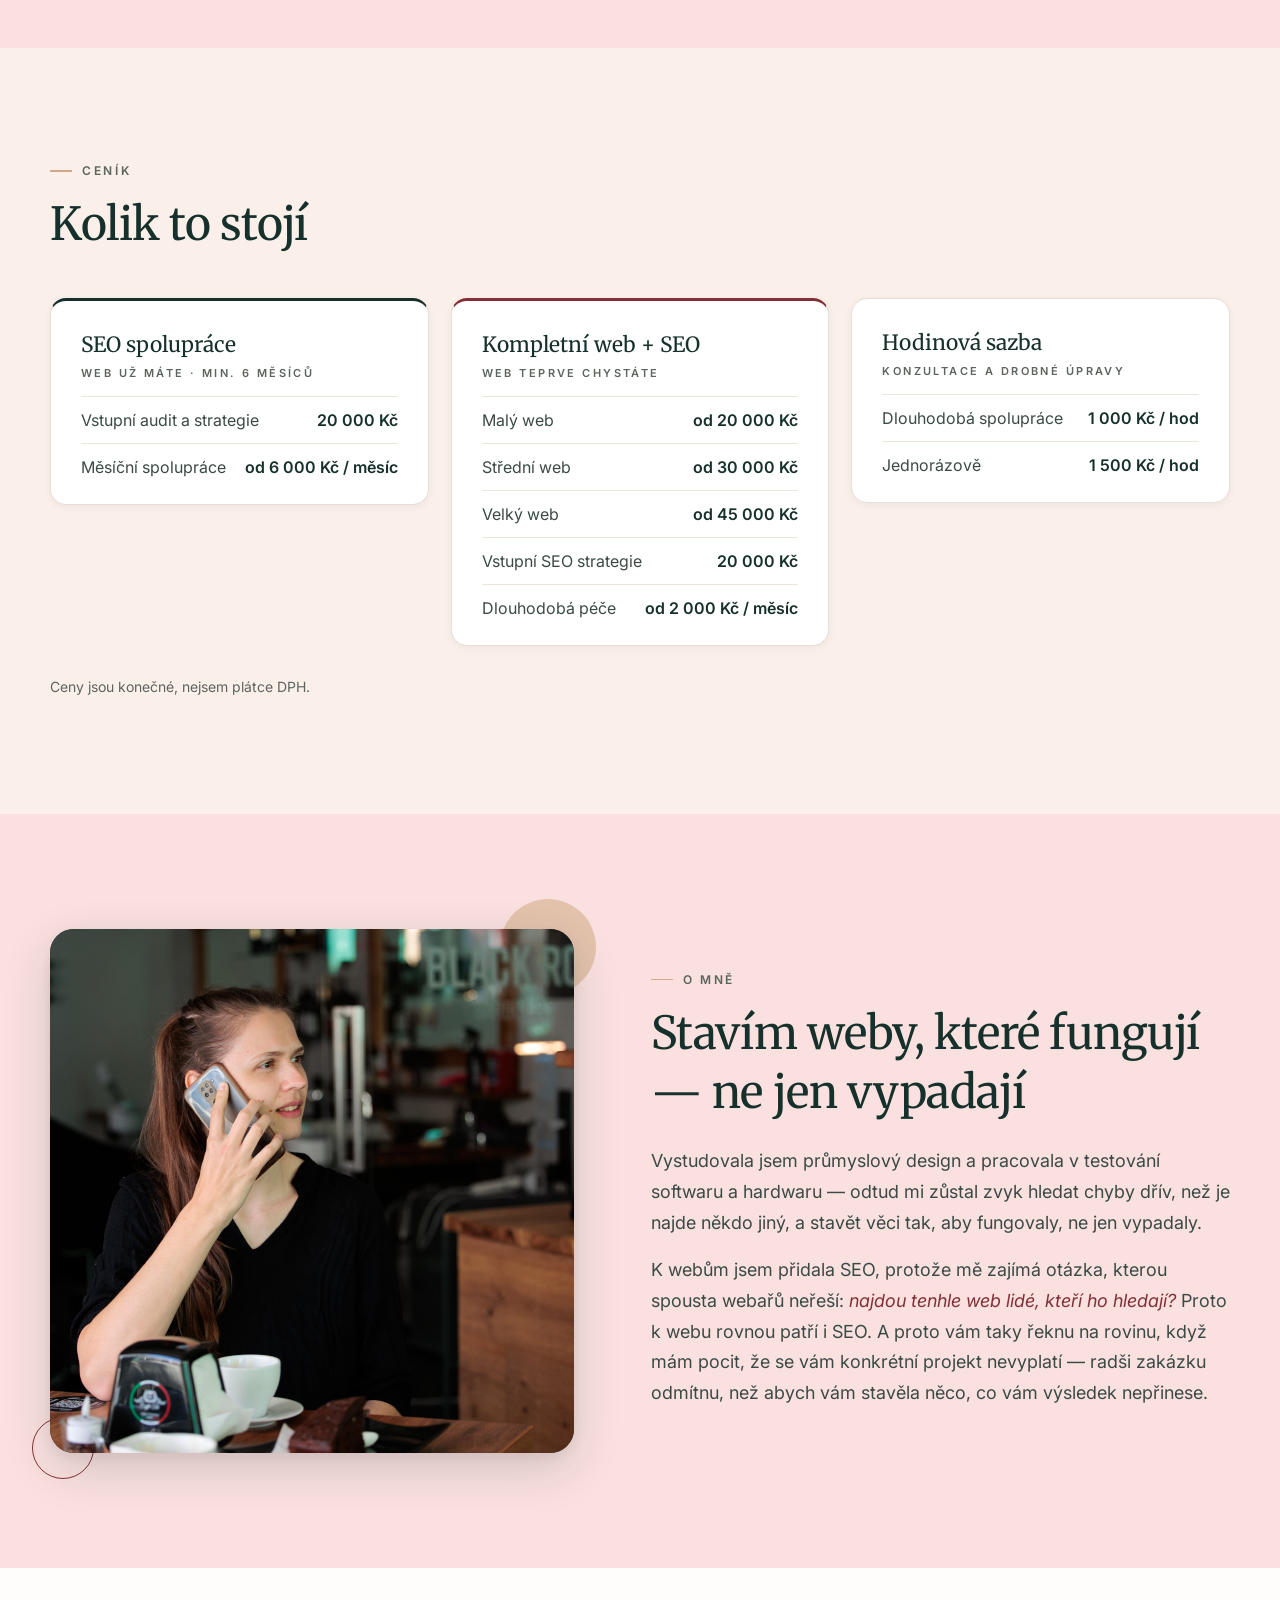
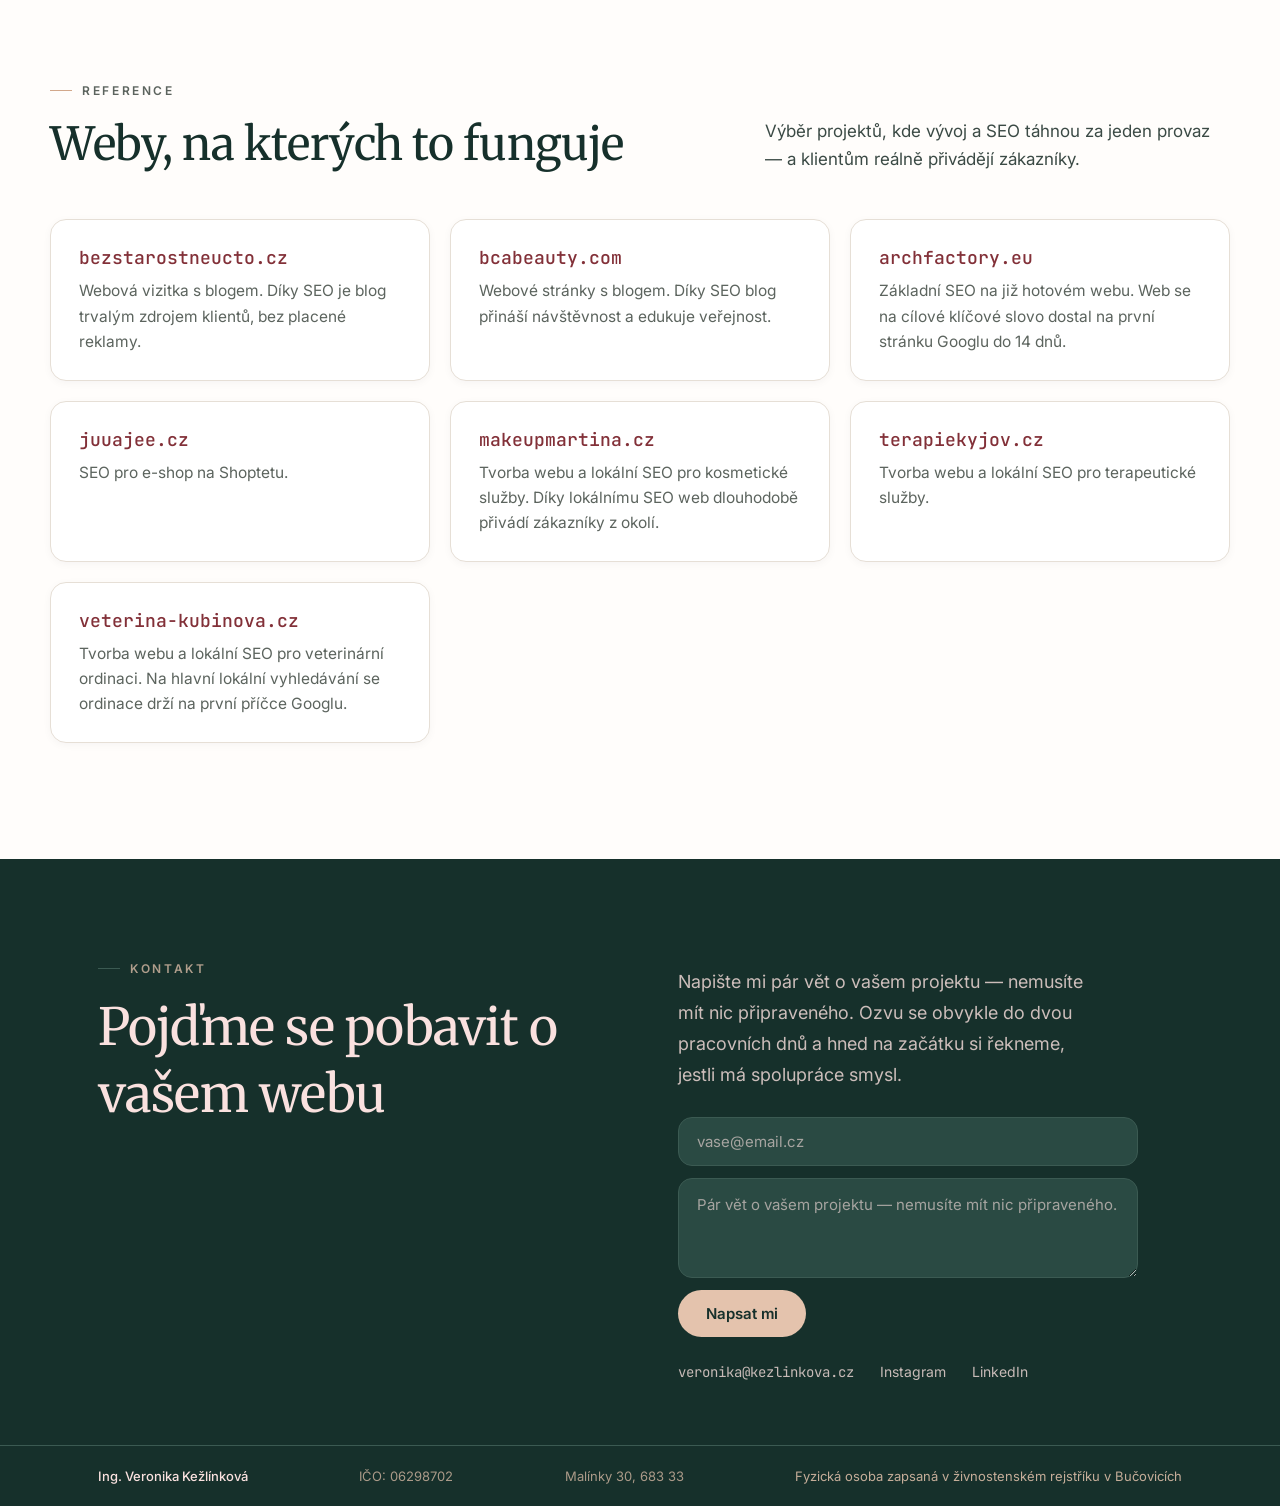
==== commit e1d6015c: "Clean URLs (drop .html) + send HSTS unconditionally - .htaccess: mod_rewrite serves pages extensionl" ====
--- a/index.html
+++ b/index.html
@@ -86,7 +86,7 @@
 
       <div class="cards-2 collapse">
         <!-- karta 1 -->
-        <a href="seo-spoluprace.html" class="card service-card reveal">
+        <a href="seo-spoluprace" class="card service-card reveal">
           <div class="service-card-head service-card-head--dark">
             <span class="service-card-eyebrow service-card-eyebrow--sand">Web už máte</span>
             <h3 class="h-card">SEO spolupráce</h3>
@@ -97,7 +97,7 @@
           </div>
         </a>
         <!-- karta 2 -->
-        <a href="web-seo.html" class="card service-card reveal">
+        <a href="web-seo" class="card service-card reveal">
           <div class="service-card-head service-card-head--primary">
             <span class="service-card-eyebrow service-card-eyebrow--pink">Web teprve chystáte</span>
             <h3 class="h-card">Kompletní web + SEO</h3>
--- a/styles.css
+++ b/styles.css
@@ -209,6 +209,7 @@
 .form{display:flex;flex-direction:column;gap:12px;max-width:460px;}
 .field{font-family:var(--f-sans);font-size:15px;color:var(--c-pink);background:var(--c-dark-soft);border:1px solid var(--c-dark-line);border-radius:14px;padding:14px 18px;outline:none;}
 .field--area{line-height:1.55;resize:vertical;}
+.field::placeholder{color:rgba(250,225,223,0.6);opacity:1;}
 .field:focus-visible{outline:none;border-color:var(--c-sand);box-shadow:0 0 0 3px rgba(228,195,173,.45);}
 .form-error{display:none;font-family:var(--f-sans);font-size:14px;color:var(--c-error);}
 .contact-links{display:flex;flex-wrap:wrap;gap:26px;margin-top:26px;}
@@ -250,6 +251,7 @@
   .nav-burger{display:inline-flex!important;}
   .nav-cta-mobile{display:inline-flex!important;}
   .collapse{grid-template-columns:1fr!important;}
+  .sub-aside{position:static!important;top:auto!important;margin-bottom:30px;}
   .about-photo{max-width:380px;margin:0 auto;}
   .hero-photo{justify-self:center!important;max-width:340px!important;margin-top:6px;}
 }
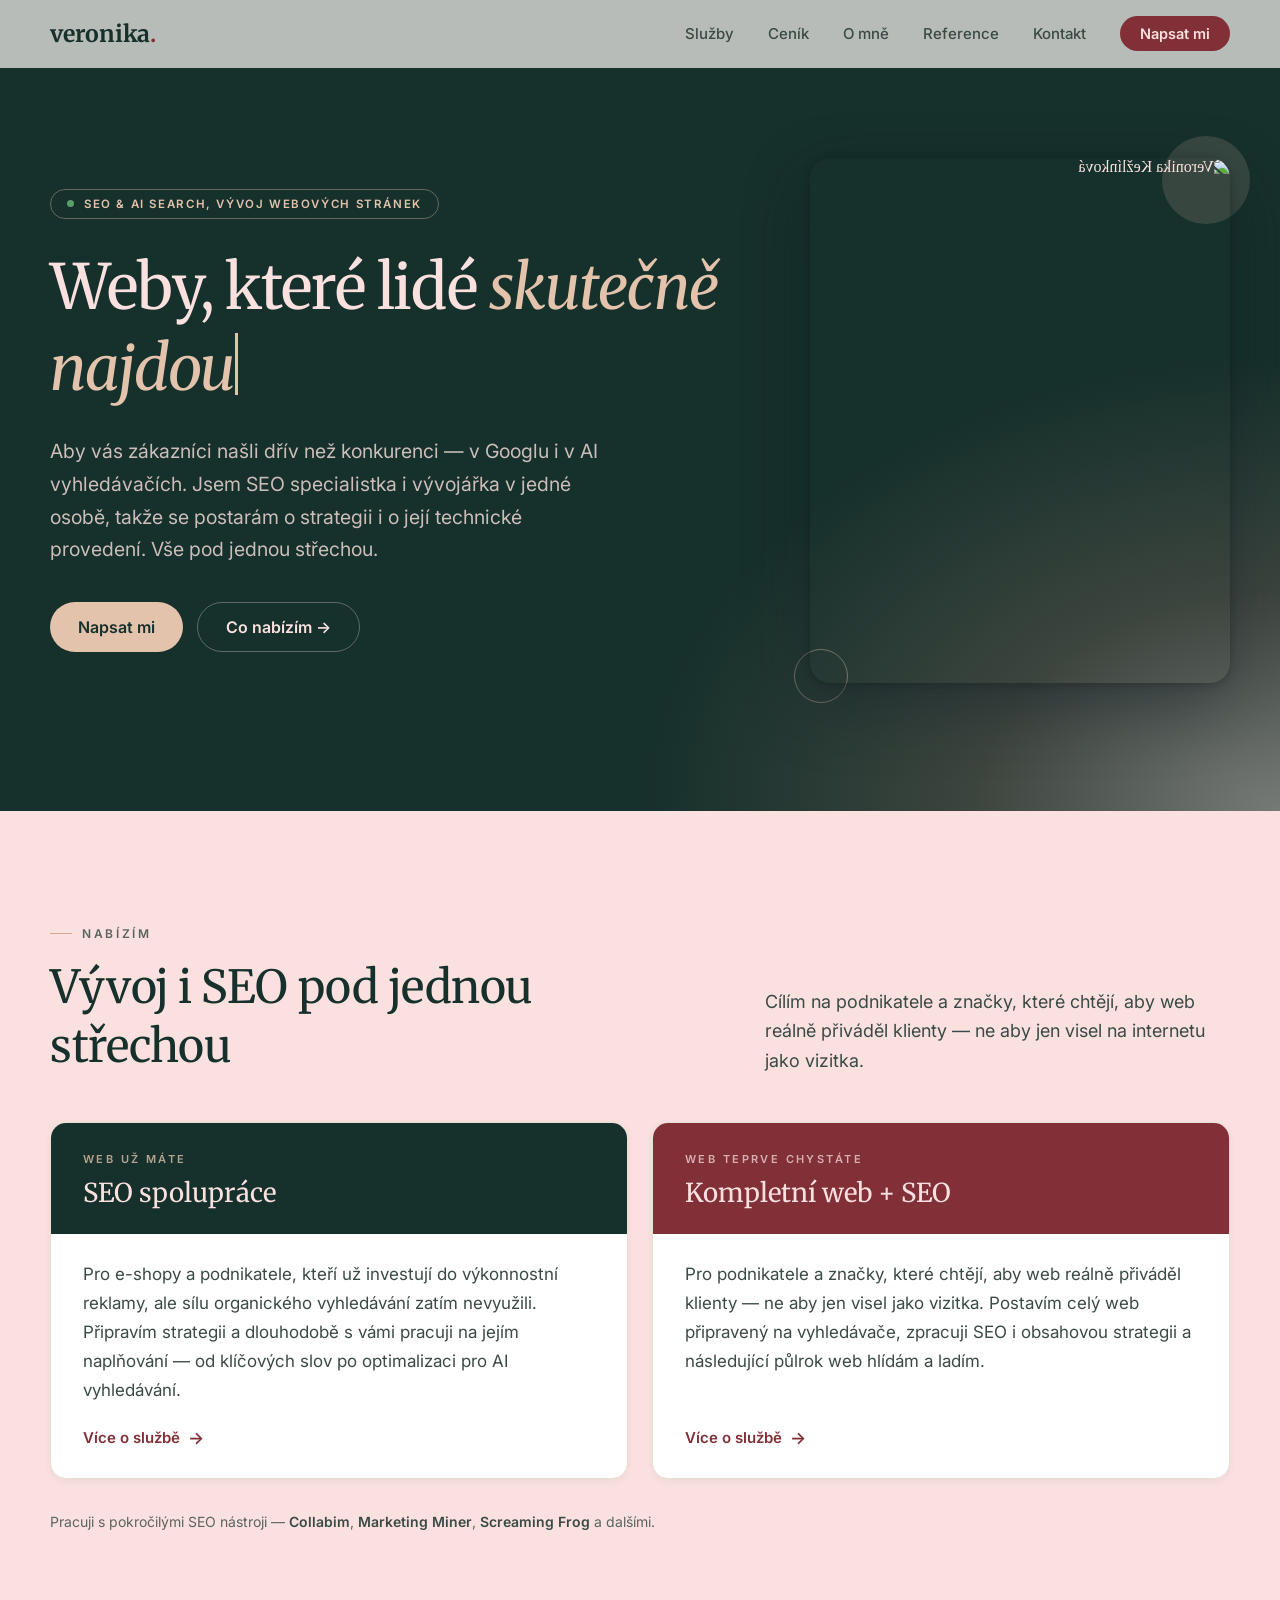
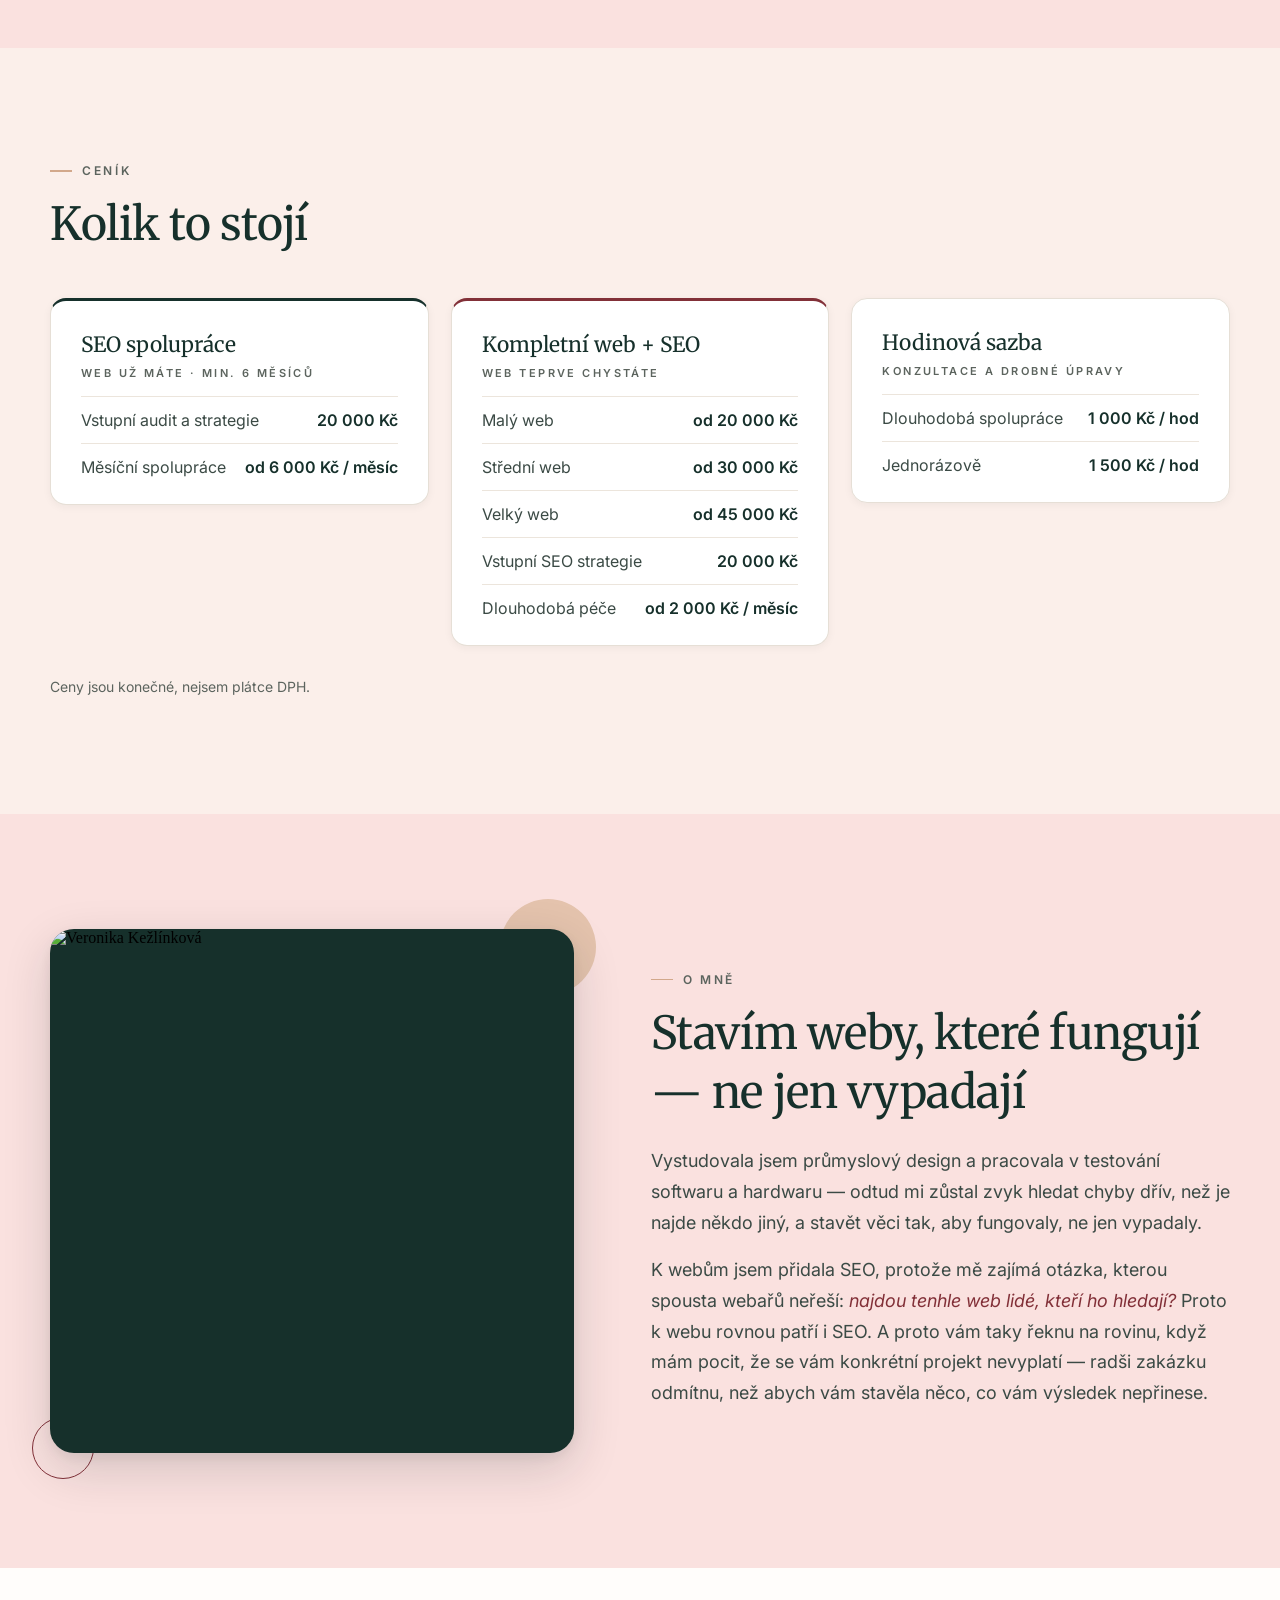
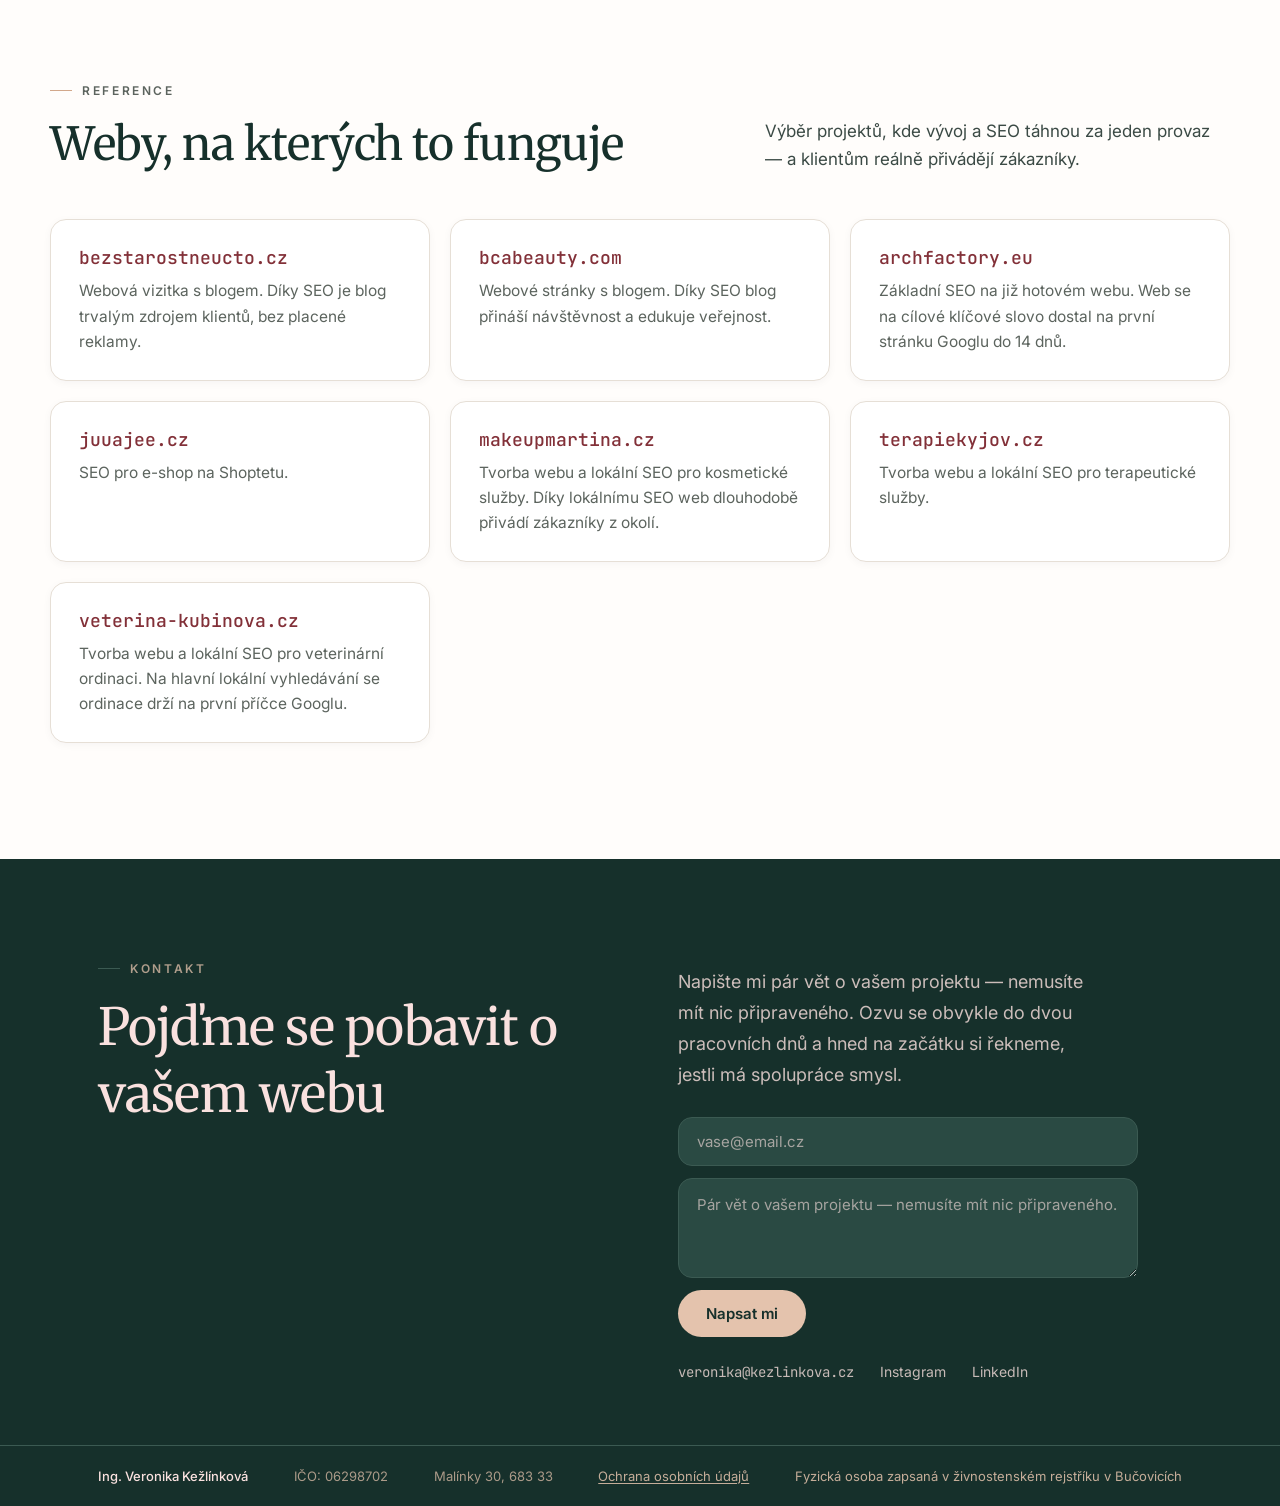
==== commit c87bf1f3: "Add privacy policy page + footer links (GDPR) - New /ochrana-osobnich-udaju page covering controller" ====
--- a/index.html
+++ b/index.html
@@ -67,7 +67,7 @@
         <div class="hero-photo-blob"></div>
         <div class="hero-photo-ring"></div>
         <div class="hero-photo-frame">
-          <img src="assets/veronika-hero.jpg" alt="Veronika u notebooku" width="420" height="525" fetchpriority="high" class="hero-photo-img" />
+          <img src="assets/veronika-hero.webp" alt="Veronika Kežlínková" width="420" height="525" fetchpriority="high" class="hero-photo-img" />
         </div>
       </div>
     </div>
@@ -166,7 +166,7 @@
         <div class="about-photo-blob"></div>
         <div class="about-photo-ring"></div>
         <div class="about-photo-frame">
-          <img src="assets/veronika-about.jpg" alt="Veronika — SEO specialistka a tvůrkyně webu" width="1024" height="1024" loading="lazy" class="about-photo-img" />
+          <img src="assets/veronika-about.webp" alt="Veronika Kežlínková" width="1024" height="1024" loading="lazy" class="about-photo-img" />
         </div>
       </div>
     </div>
@@ -224,6 +224,7 @@
         <span class="footer-name">Ing. Veronika Kežlínková</span>
         <span>IČO: 06298702</span>
         <span>Malínky 30, 683 33</span>
+        <a href="/ochrana-osobnich-udaju" class="footer-link">Ochrana osobních údajů</a>
         <span class="footer-note">Fyzická osoba zapsaná v živnostenském rejstříku v Bučovicích</span>
       </div>
     </div>
--- a/styles.css
+++ b/styles.css
@@ -220,19 +220,21 @@
 .footer-legal{max-width:var(--wrap);margin:0 auto;padding:22px var(--pad-x);display:flex;justify-content:space-between;align-items:center;gap:16px 32px;flex-wrap:wrap;font-family:var(--f-sans);font-size:13px;color:rgba(228,195,173,0.72);}
 .footer-name{color:var(--c-pink);font-weight:500;}
 .footer-note{color:rgba(228,195,173,0.85);}
+.footer-link{color:rgba(228,195,173,0.85);text-decoration:underline;text-underline-offset:2px;transition:color .2s ease;}
+.footer-link:hover{color:var(--c-pink);}
 
 /* ---------- subpages ---------- */
-.sub-hero{background:linear-gradient(170deg,#FAE1DF 0%,#FBEFEA 100%);padding:150px var(--pad-x) clamp(3.5rem,7vw,6rem);}
-.back-link{display:inline-flex;align-items:center;gap:8px;font-family:var(--f-sans);font-size:14px;font-weight:500;color:var(--c-muted);text-decoration:none;transition:gap .2s ease,color .2s ease;margin-bottom:30px;}
-.back-link:hover{gap:12px;color:var(--c-ink);}
+.sub-hero{background:radial-gradient(75% 120% at 100% 0%,rgba(228,195,173,0.15) 0%,rgba(22,48,43,0) 58%),var(--c-dark);color:var(--c-pink);padding:150px var(--pad-x) clamp(3.5rem,7vw,6rem);overflow:hidden;}
+.back-link{display:inline-flex;align-items:center;gap:8px;font-family:var(--f-sans);font-size:14px;font-weight:500;color:rgba(228,195,173,0.85);text-decoration:none;transition:gap .2s ease,color .2s ease;margin-bottom:30px;}
+.back-link:hover{gap:12px;color:var(--c-pink);}
 .back-link .arrow{font-size:16px;}
 .sub-hero-body{max-width:760px;}
 .sub-badge{display:inline-flex;align-items:center;gap:10px;border-radius:999px;padding:7px 16px;font-family:var(--f-sans);font-size:11px;font-weight:600;letter-spacing:0.18em;text-transform:uppercase;}
 .sub-badge--primary{background:var(--c-primary);color:var(--c-pink);}
-.sub-badge--dark{background:var(--c-dark);color:var(--c-sand);}
-.sub-h1{font-family:var(--f-serif);font-weight:400;font-size:clamp(2.4rem,5vw,3.8rem);line-height:1.3;letter-spacing:-0.018em;color:var(--c-ink);margin:24px 0 0;}
-.sub-h1 em{font-style:italic;color:var(--c-primary);}
-.sub-hero-lead{font-family:var(--f-sans);font-size:clamp(1.05rem,1.6vw,1.22rem);line-height:1.68;color:var(--c-text);max-width:620px;margin:24px 0 0;}
+.sub-badge--dark{background:rgba(228,195,173,0.1);color:var(--c-sand);border:1px solid rgba(228,195,173,0.42);}
+.sub-h1{font-family:var(--f-serif);font-weight:400;font-size:clamp(2.4rem,5vw,3.8rem);line-height:1.3;letter-spacing:-0.018em;color:var(--c-pink);margin:24px 0 0;}
+.sub-h1 em{font-style:italic;color:var(--c-sand);}
+.sub-hero-lead{font-family:var(--f-sans);font-size:clamp(1.05rem,1.6vw,1.22rem);line-height:1.68;color:rgba(250,225,223,0.8);max-width:620px;margin:24px 0 0;}
 .sub-grid{max-width:var(--wrap);margin:0 auto;display:grid;grid-template-columns:0.9fr 1.1fr;gap:clamp(2rem,6vw,5rem);align-items:start;}
 .sub-aside{position:sticky;top:110px;}
 .sub-col{display:flex;flex-direction:column;gap:30px;}
@@ -244,6 +246,16 @@
 .cta-band-lead{font-family:var(--f-sans);font-size:1.125rem;line-height:1.7;color:rgba(250,225,223,0.8);margin:20px auto 0;max-width:520px;}
 .price-intro{font-family:var(--f-sans);font-size:1.0625rem;color:var(--c-muted);margin:12px 0 0;}
 .footer-simple{background:var(--c-dark);border-top:1px solid var(--c-dark-line);}
+
+/* ---------- legal / privacy page ---------- */
+.legal{max-width:760px;margin:0 auto;}
+.legal h2{font-family:var(--f-serif);font-weight:400;font-size:1.4rem;line-height:1.3;color:var(--c-ink);margin:38px 0 12px;}
+.legal h2:first-child{margin-top:0;}
+.legal p{font-family:var(--f-sans);font-size:1.0625rem;line-height:1.72;color:var(--c-text);margin:0 0 14px;}
+.legal ul{font-family:var(--f-sans);font-size:1.0625rem;line-height:1.72;color:var(--c-text);margin:0 0 14px;padding-left:1.25em;}
+.legal li{margin:0 0 6px;}
+.legal a{color:var(--c-primary);}
+.legal strong{color:var(--c-ink);font-weight:600;}
 
 /* ---------- responsive ---------- */
 @media (max-width:880px){
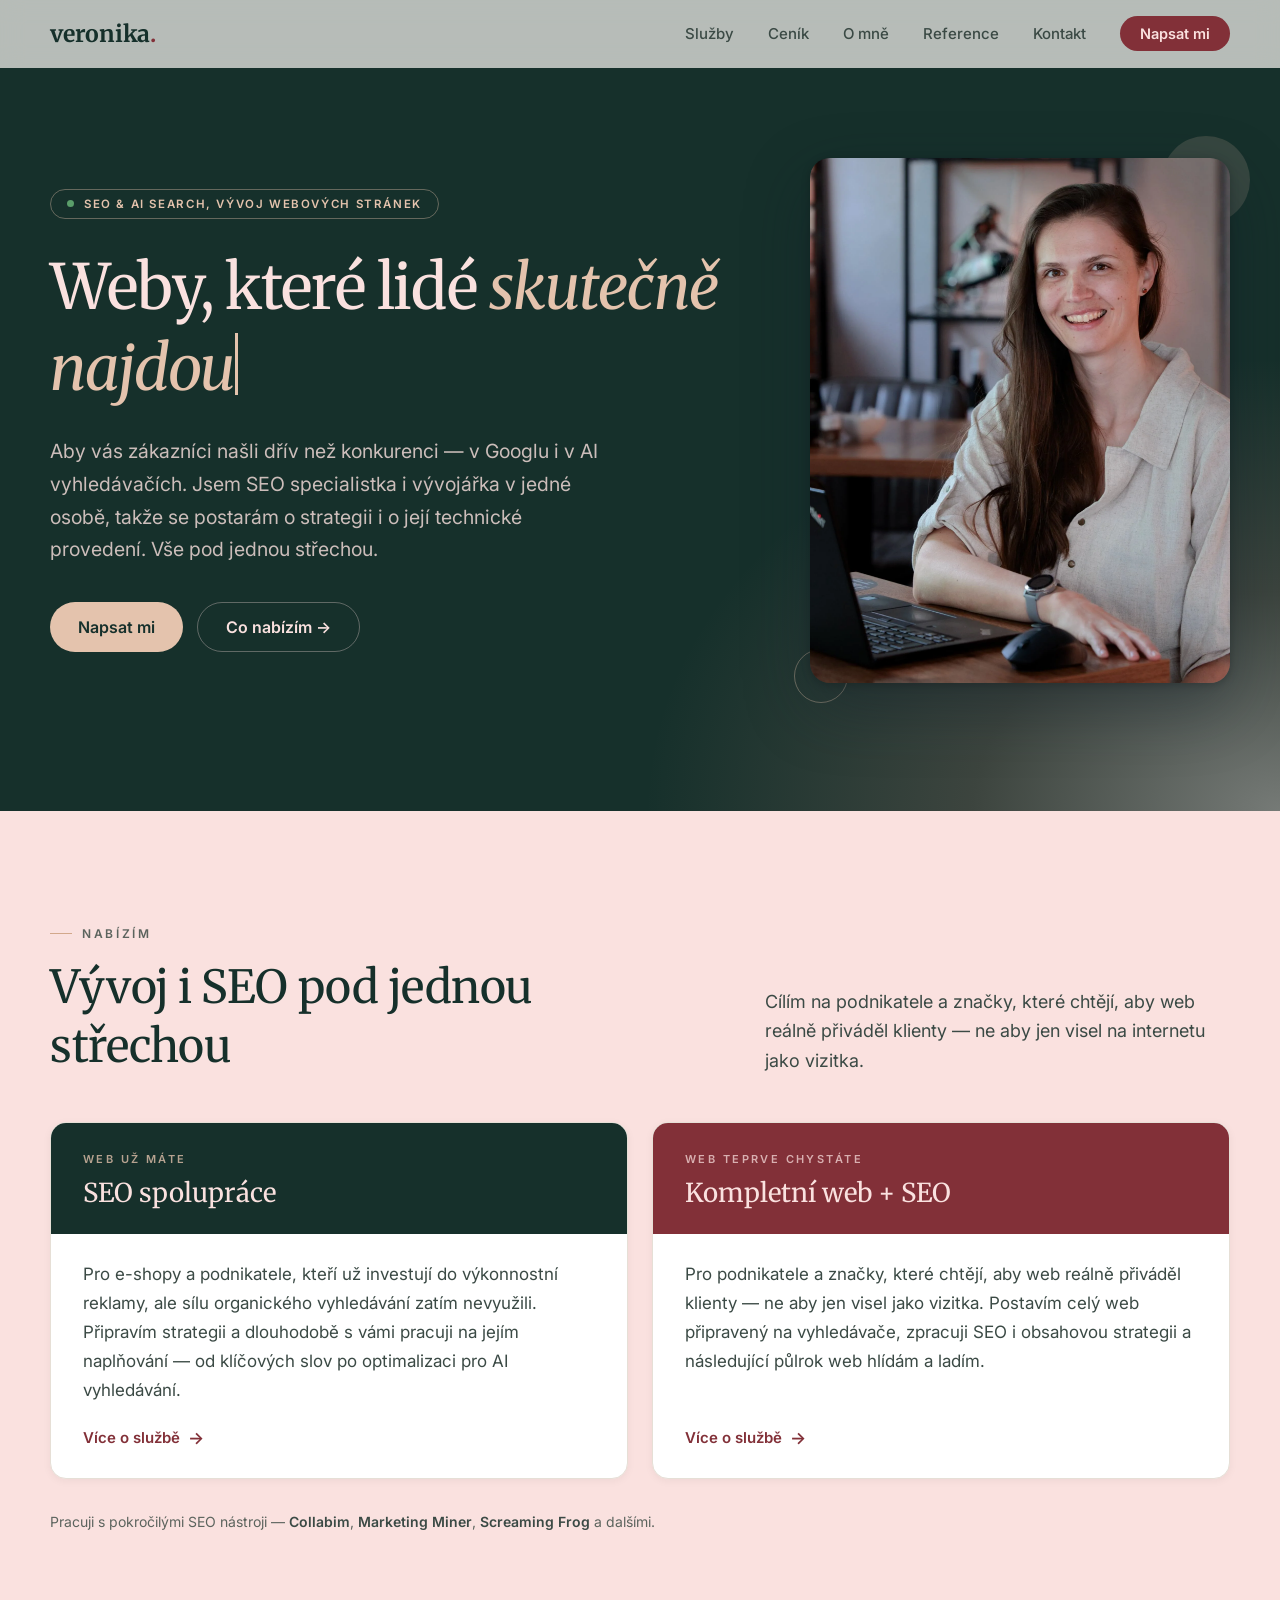
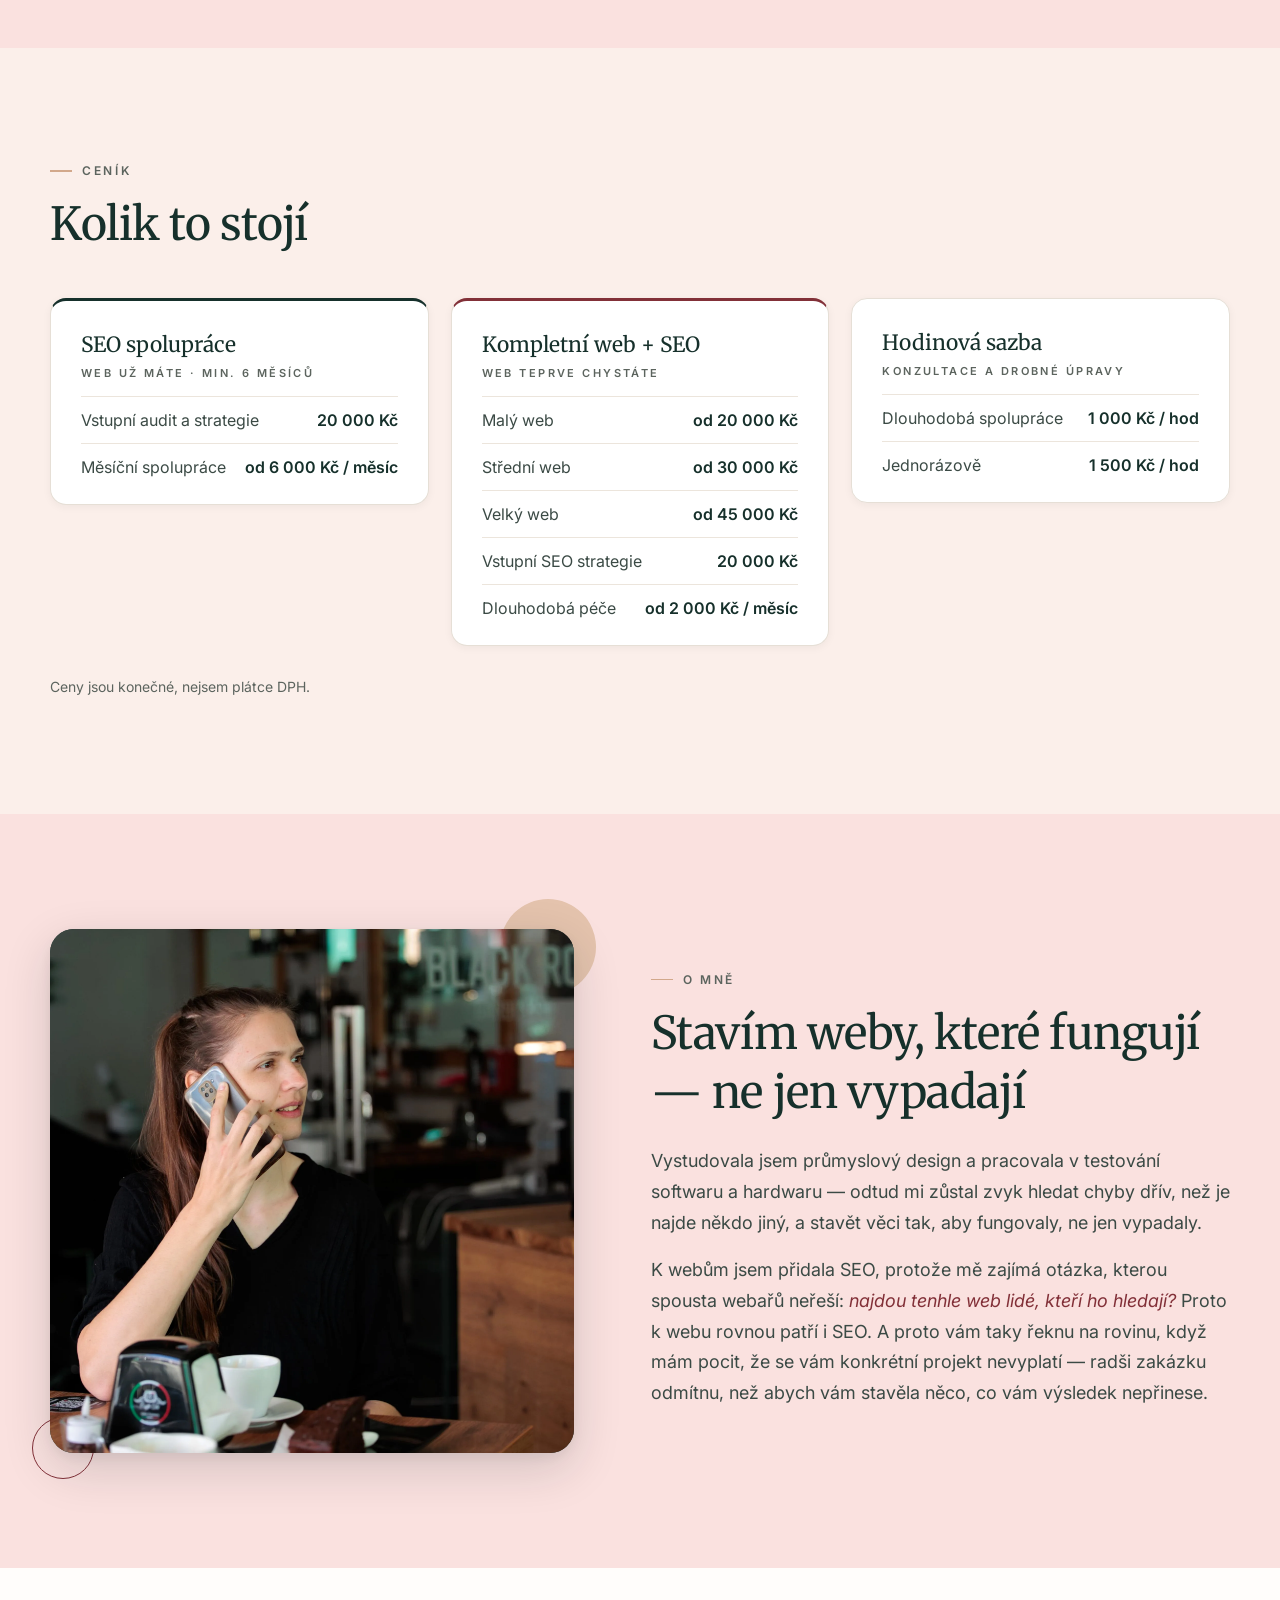
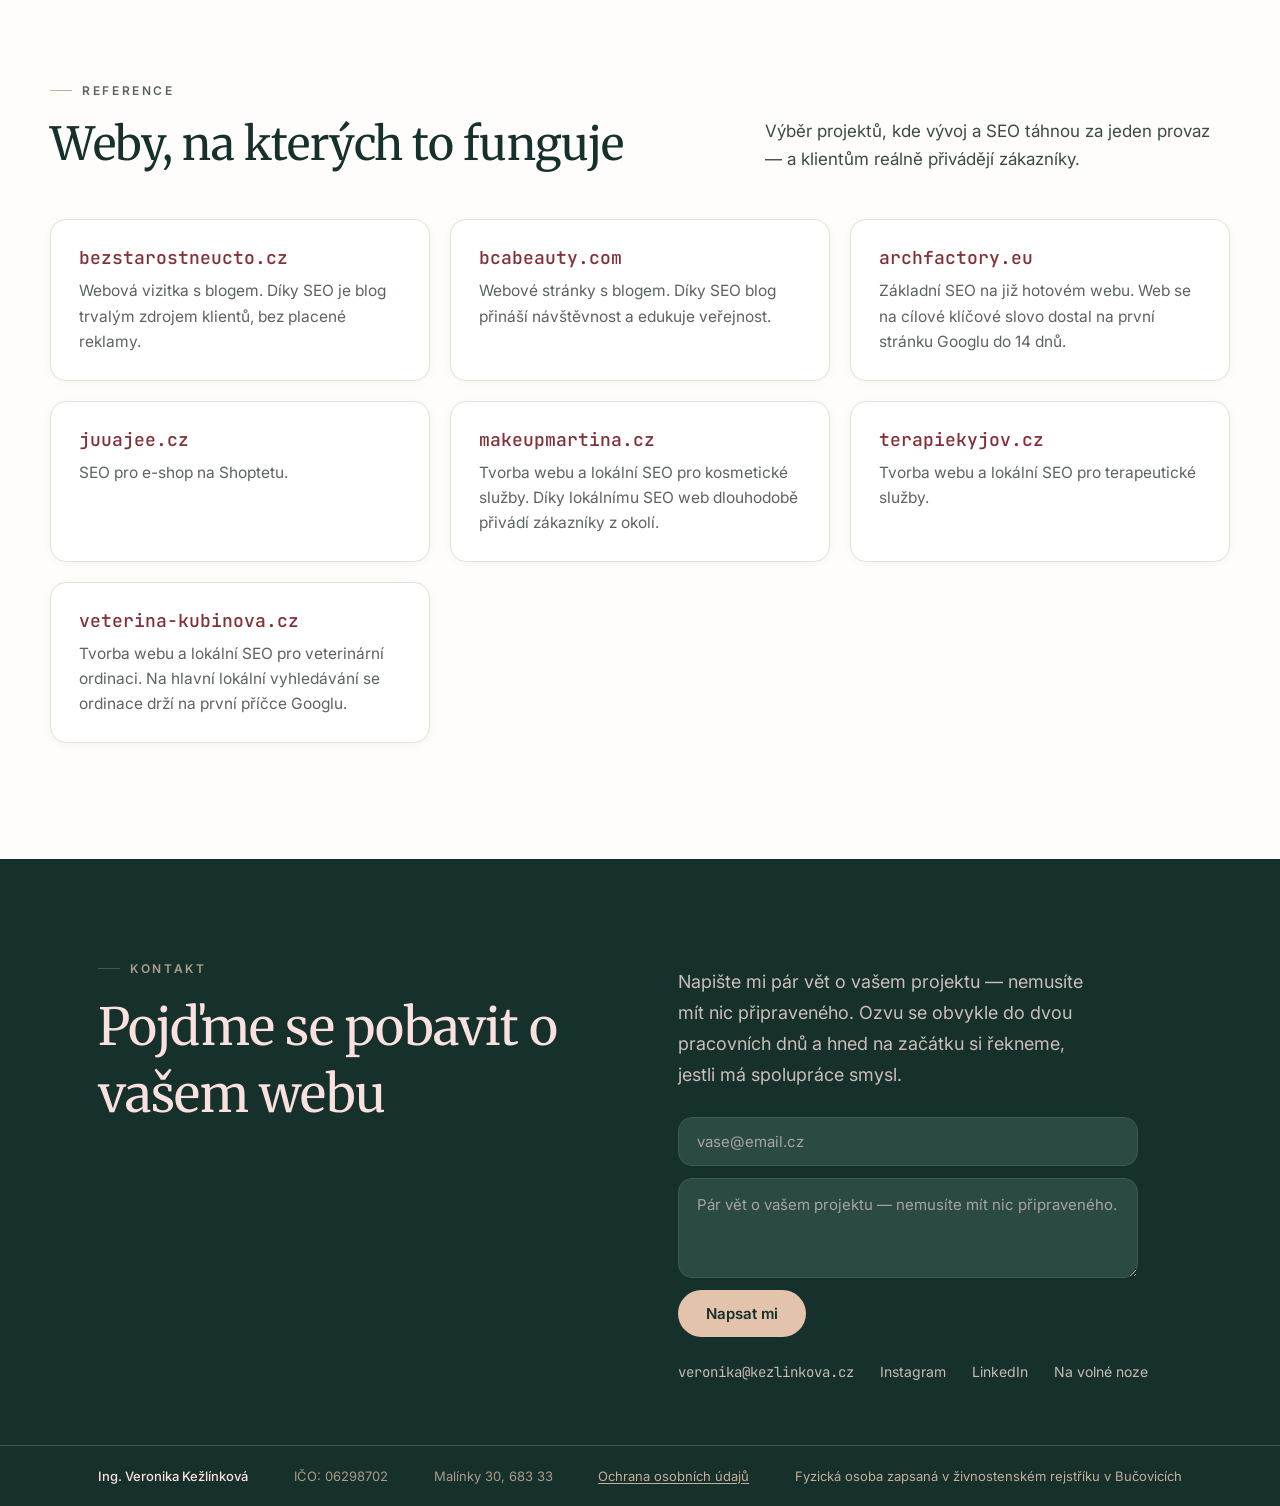
==== commit 53749c8a: "Add "Na volné noze" profile link (footer, JSON-LD sameAs, AI files) Co-Authored-By: Claude Opus 4.8 " ====
--- a/index.html
+++ b/index.html
@@ -216,6 +216,7 @@
           <a href="mailto:veronika@kezlinkova.cz" class="contact-link contact-link--mono">veronika@kezlinkova.cz</a>
           <a href="https://www.instagram.com/ukazsewebem/" target="_blank" rel="noopener" class="contact-link">Instagram</a>
           <a href="https://www.linkedin.com/in/veronika-kezlinkova/" target="_blank" rel="noopener" class="contact-link">LinkedIn</a>
+          <a href="https://navolnenoze.cz/prezentace/veronika-kezlinkova/" target="_blank" rel="noopener" class="contact-link">Na volné noze</a>
         </div>
       </div>
     </div>
@@ -247,7 +248,8 @@
     "jobTitle": "Vývojářka webů a SEO specialistka",
     "sameAs": [
       "https://www.instagram.com/ukazsewebem/",
-      "https://www.linkedin.com/in/veronika-kezlinkova/"
+      "https://www.linkedin.com/in/veronika-kezlinkova/",
+      "https://navolnenoze.cz/prezentace/veronika-kezlinkova/"
     ]
   },
   "address": {
@@ -258,7 +260,8 @@
   },
   "sameAs": [
     "https://www.instagram.com/ukazsewebem/",
-    "https://www.linkedin.com/in/veronika-kezlinkova/"
+    "https://www.linkedin.com/in/veronika-kezlinkova/",
+    "https://navolnenoze.cz/prezentace/veronika-kezlinkova/"
   ],
   "hasOfferCatalog": {
     "@type": "OfferCatalog",
